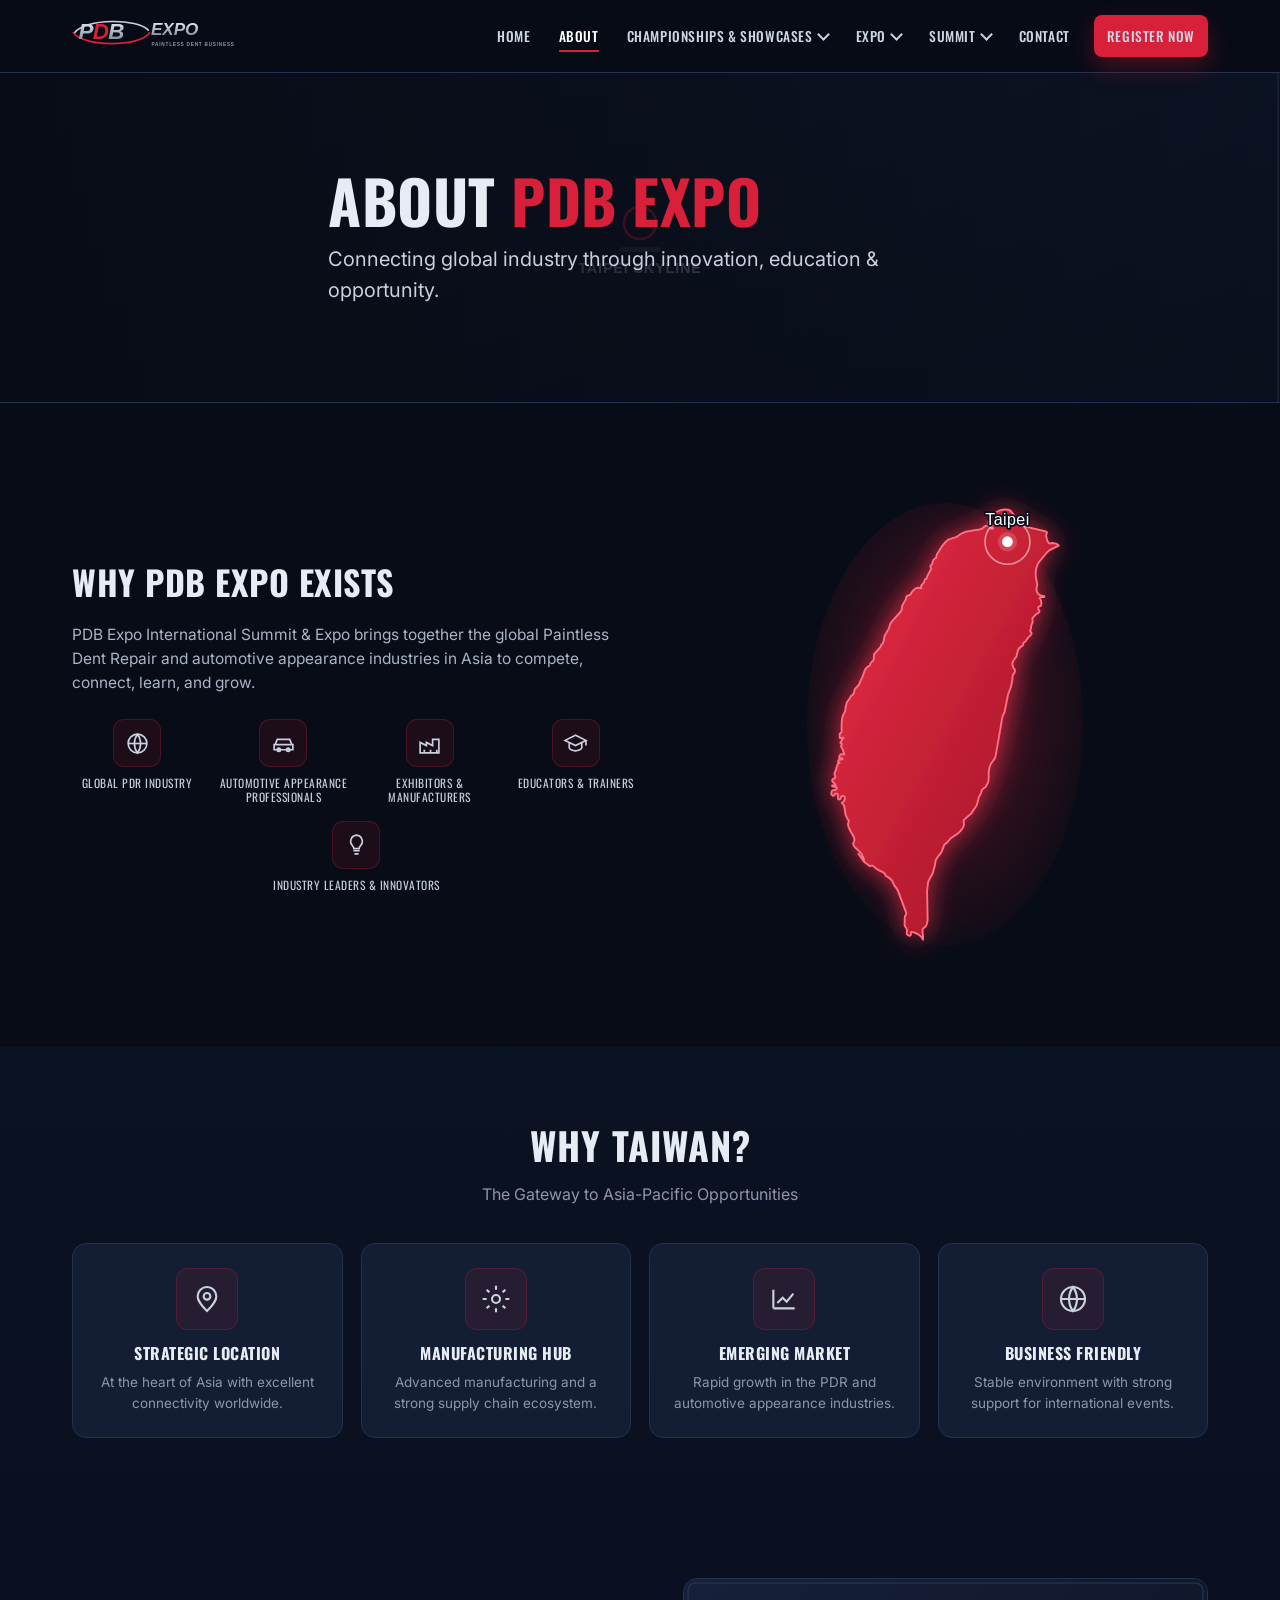
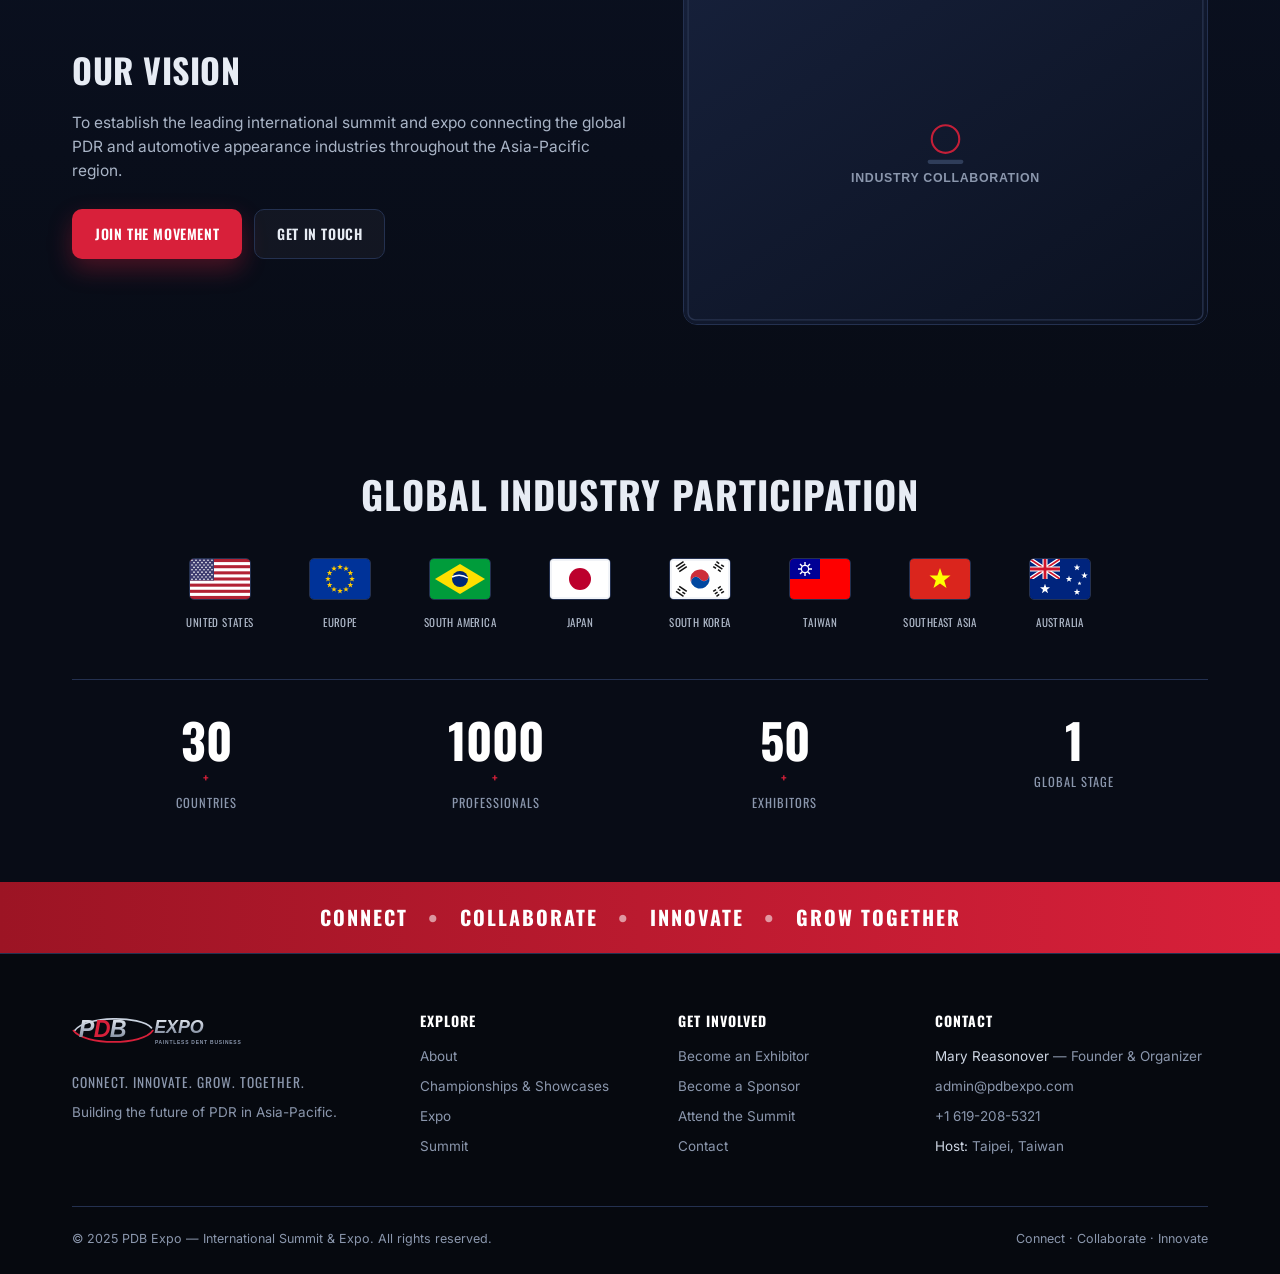
==== about.html @ 77eb2349 "PDB Expo — International Summit & Expo site Static marketing site (HTML/CSS/JS) for PDB Expo.  Co-Au" ====
<!DOCTYPE html>
<html lang="en">
<head>
<meta charset="UTF-8">
<meta name="viewport" content="width=device-width, initial-scale=1.0">
<title>About — PDB Expo International Summit &amp; Expo</title>
<meta name="description" content="About PDB Expo — connecting the global Paintless Dent Repair and automotive appearance industries through innovation, education and opportunity in Taiwan.">
<link rel="icon" href="assets/logo.svg">
<link rel="preconnect" href="https://fonts.googleapis.com">
<link rel="preconnect" href="https://fonts.gstatic.com" crossorigin>
<link href="https://fonts.googleapis.com/css2?family=Oswald:wght@400;500;600;700&family=Inter:wght@400;500;600;700&display=swap" rel="stylesheet">
<link rel="stylesheet" href="css/styles.css?v=8">
</head>
<body>

<!-- ===== HEADER ===== -->
<header class="site-header">
  <div class="container nav">
    <a class="logo" href="index.html"><img src="assets/logo.svg" alt="PDB Expo"></a>

    <button class="hamburger" id="hamburger" aria-label="Menu" aria-expanded="false">
      <span></span><span></span><span></span>
    </button>

    <ul class="nav-links" id="navLinks">
      <li><a href="index.html">Home</a></li>
      <li><a class="active" href="about.html">About</a></li>

      <li class="has-menu">
        <span class="navlink">Championships &amp; Showcases <i class="caret"></i></span>
        <ul class="dropdown">
          <li class="sub">Dent Masters Championship™</li>
          <li><a href="championships.html#individual">Individual Championship</a></li>
          <li><a href="championships.html#tag-team">Tag Team Championship</a></li>
          <li class="sub">Showcase</li>
          <li><a href="championships.html#showcase">Paint &amp; Surface Innovation Showcase™</a></li>
        </ul>
      </li>

      <li class="has-menu">
        <span class="navlink">Expo <i class="caret"></i></span>
        <ul class="dropdown">
          <li><a href="expo.html#floorplan">Floorplan</a></li>
          <li><a href="expo.html#directory">Exhibitor Directory</a></li>
          <li><a href="expo.html#booth">Buy a Booth</a></li>
          <li><a href="expo.html#sponsorships">Sponsorships</a></li>
        </ul>
      </li>

      <li class="has-menu">
        <span class="navlink">Summit <i class="caret"></i></span>
        <ul class="dropdown">
          <li><a href="summit.html#business">Business &amp; Marketing</a></li>
          <li><a href="summit.html#ai">AI for Your Business</a></li>
          <li><a href="summit.html#ida">IDA Education Track</a></li>
          <li><a href="summit.html#tools">Tools of the Trade</a></li>
          <li><a href="summit.html#pdr">PDR Showcase</a></li>
        </ul>
      </li>

      <li><a href="contact.html">Contact</a></li>
      <li><a class="btn btn-red btn-register" href="register.html">Register Now</a></li>
    </ul>
  </div>
</header>

<!-- ===== PAGE HERO ===== -->
<section class="page-hero">
  <img class="bg" src="assets/about-hero.svg" alt="" aria-hidden="true">
  <div class="container">
    <h1>About <span class="accent">PDB Expo</span></h1>
    <p class="lead">Connecting global industry through innovation, education &amp; opportunity.</p>
  </div>
</section>

<!-- ===== WHY PDB EXPO EXISTS ===== -->
<section class="section">
  <div class="container split">
    <div>
      <h2>Why PDB Expo Exists</h2>
      <p class="body">PDB Expo International Summit &amp; Expo brings together the global Paintless Dent Repair
        and automotive appearance industries in Asia to compete, connect, learn, and grow.</p>
      <div class="icon-row">
        <div class="icon-item">
          <div class="mini"><svg viewBox="0 0 24 24"><circle cx="12" cy="12" r="9"/><path d="M3 12h18"/><path d="M12 3a15 15 0 0 1 0 18 15 15 0 0 1 0-18z"/></svg></div>
          <span>Global PDR Industry</span>
        </div>
        <div class="icon-item">
          <div class="mini"><svg viewBox="0 0 24 24"><path d="M4 13l2-5h12l2 5"/><path d="M3 13h18v5H3z"/><circle cx="7.5" cy="18" r="1.6"/><circle cx="16.5" cy="18" r="1.6"/></svg></div>
          <span>Automotive Appearance Professionals</span>
        </div>
        <div class="icon-item">
          <div class="mini"><svg viewBox="0 0 24 24"><path d="M3 21V11l6 3V11l6 3V8l6 0v13z"/><path d="M7 21v-3M13 21v-3M19 21v-3"/></svg></div>
          <span>Exhibitors &amp; Manufacturers</span>
        </div>
        <div class="icon-item">
          <div class="mini"><svg viewBox="0 0 24 24"><path d="M12 4 2 9l10 5 10-5-10-5z"/><path d="M6 11v5c0 1.5 3 3 6 3s6-1.5 6-3v-5"/><path d="M22 9v5"/></svg></div>
          <span>Educators &amp; Trainers</span>
        </div>
        <div class="icon-item">
          <div class="mini"><svg viewBox="0 0 24 24"><path d="M9 18h6M10 21h4"/><path d="M12 3a6 6 0 0 0-4 10c1 1 1.5 2 1.5 3h5c0-1 .5-2 1.5-3a6 6 0 0 0-4-10z"/></svg></div>
          <span>Industry Leaders &amp; Innovators</span>
        </div>
      </div>
    </div>
    <div class="taiwan-art">
      <img src="assets/taiwan-map.svg?v=4" alt="Taiwan — host location">
    </div>
  </div>
</section>

<!-- ===== WHY TAIWAN ===== -->
<section class="section panel">
  <div class="container">
    <h2 class="section-title">Why Taiwan?</h2>
    <p class="section-sub">The Gateway to Asia-Pacific Opportunities</p>
    <div class="card-grid">
      <div class="feature-card">
        <div class="ico"><svg viewBox="0 0 24 24"><path d="M12 21s-7-6.5-7-11a7 7 0 0 1 14 0c0 4.5-7 11-7 11z"/><circle cx="12" cy="10" r="2.5"/></svg></div>
        <h3>Strategic Location</h3>
        <p>At the heart of Asia with excellent connectivity worldwide.</p>
      </div>
      <div class="feature-card">
        <div class="ico"><svg viewBox="0 0 24 24"><circle cx="12" cy="12" r="3"/><path d="M12 2v3M12 19v3M2 12h3M19 12h3M5 5l2 2M17 17l2 2M19 5l-2 2M7 17l-2 2"/></svg></div>
        <h3>Manufacturing Hub</h3>
        <p>Advanced manufacturing and a strong supply chain ecosystem.</p>
      </div>
      <div class="feature-card">
        <div class="ico"><svg viewBox="0 0 24 24"><path d="M4 19V5M4 19h16"/><path d="M7 15l4-4 3 3 5-6"/></svg></div>
        <h3>Emerging Market</h3>
        <p>Rapid growth in the PDR and automotive appearance industries.</p>
      </div>
      <div class="feature-card">
        <div class="ico"><svg viewBox="0 0 24 24"><circle cx="12" cy="12" r="9"/><path d="M3 12h18"/><path d="M12 3a15 15 0 0 1 0 18 15 15 0 0 1 0-18z"/></svg></div>
        <h3>Business Friendly</h3>
        <p>Stable environment with strong support for international events.</p>
      </div>
    </div>
  </div>
</section>

<!-- ===== OUR VISION ===== -->
<section class="section panel-2">
  <div class="container split">
    <div>
      <h2>Our Vision</h2>
      <p class="body">To establish the leading international summit and expo connecting the global PDR
        and automotive appearance industries throughout the Asia-Pacific region.</p>
      <div class="hero-cta" style="margin-top:26px">
        <a class="btn btn-red" href="register.html">Join the Movement</a>
        <a class="btn btn-ghost" href="contact.html">Get in Touch</a>
      </div>
    </div>
    <div class="media">
      <img src="assets/vision.svg" alt="Industry leaders collaborating">
    </div>
  </div>
</section>

<!-- ===== GLOBAL INDUSTRY PARTICIPATION ===== -->
<section class="section">
  <div class="container">
    <h2 class="section-title">Global Industry Participation</h2>
    <div class="flags-row">
      <div class="flag"><img src="assets/flags/us.svg?v=2" alt="United States"><span>United States</span></div>
      <div class="flag"><img src="assets/flags/eu.svg?v=2" alt="Europe"><span>Europe</span></div>
      <div class="flag"><img src="assets/flags/br.svg" alt="South America"><span>South America</span></div>
      <div class="flag"><img src="assets/flags/jp.svg" alt="Japan"><span>Japan</span></div>
      <div class="flag"><img src="assets/flags/kr.svg?v=3" alt="South Korea"><span>South Korea</span></div>
      <div class="flag"><img src="assets/flags/tw.svg" alt="Taiwan"><span>Taiwan</span></div>
      <div class="flag"><img src="assets/flags/vn.svg" alt="Southeast Asia"><span>Southeast Asia</span></div>
      <div class="flag"><img src="assets/flags/au.svg?v=2" alt="Australia"><span>Australia</span></div>
    </div>
    <div class="stats-row">
      <div class="stat"><b>30<span class="u">+</span></b><span>Countries</span></div>
      <div class="stat"><b>1000<span class="u">+</span></b><span>Professionals</span></div>
      <div class="stat"><b>50<span class="u">+</span></b><span>Exhibitors</span></div>
      <div class="stat"><b>1</b><span>Global Stage</span></div>
    </div>
  </div>
</section>

<!-- ===== RIBBON ===== -->
<section class="ribbon">
  <span>Connect <i>•</i> Collaborate <i>•</i> Innovate <i>•</i> Grow Together</span>
</section>

<!-- ===== FOOTER ===== -->
<footer class="site-footer">
  <div class="container">
    <div class="foot-grid">
      <div>
        <div class="foot-logo"><img src="assets/logo.svg" alt="PDB Expo"></div>
        <p class="foot-tagline">Connect. Innovate. Grow. Together.</p>
        <p>Building the future of PDR in Asia-Pacific.</p>
      </div>
      <div>
        <h4>Explore</h4>
        <a href="about.html">About</a>
        <a href="championships.html">Championships &amp; Showcases</a>
        <a href="expo.html">Expo</a>
        <a href="summit.html">Summit</a>
      </div>
      <div>
        <h4>Get Involved</h4>
        <a href="expo.html#booth">Become an Exhibitor</a>
        <a href="expo.html#sponsorships">Become a Sponsor</a>
        <a href="register.html">Attend the Summit</a>
        <a href="contact.html">Contact</a>
      </div>
      <div class="foot-contact">
        <h4>Contact</h4>
        <p><span>Mary Reasonover</span> — Founder &amp; Organizer</p>
        <p><a href="mailto:admin@pdbexpo.com">admin@pdbexpo.com</a></p>
        <p><a href="tel:+16192085321">+1 619-208-5321</a></p>
        <p><span>Host:</span> Taipei, Taiwan</p>
      </div>
    </div>
    <div class="foot-bottom">
      <span>© 2025 PDB Expo — International Summit &amp; Expo. All rights reserved.</span>
      <span>Connect &middot; Collaborate &middot; Innovate</span>
    </div>
  </div>
</footer>

<script src="js/main.js?v=4"></script>
</body>
</html>
---- css/styles.css ----
/* ===== PDB EXPO — base theme ===== */
:root{
  --bg:#080c16;
  --bg-2:#0b1120;
  --panel:#111a2e;
  --panel-2:#0e1626;
  --card:#131d33;
  --line:#243150;
  --red:#d8203a;
  --red-deep:#9c1424;
  --blue:#1d4ed8;
  --silver:#c9d2df;
  --text:#e7ecf4;
  --muted:#8b97ad;
  --maxw:1180px;
  --radius:14px;
  --shadow:0 18px 40px rgba(0,0,0,.45);
}
*{box-sizing:border-box;margin:0;padding:0}
html{scroll-behavior:smooth}
body{
  font-family:'Inter',system-ui,Arial,sans-serif;
  background:var(--bg);
  color:var(--text);
  line-height:1.55;
  -webkit-font-smoothing:antialiased;
}
img{display:block;max-width:100%}
a{color:inherit;text-decoration:none}
.container{max-width:var(--maxw);margin:0 auto;padding:0 22px}
.display{font-family:'Oswald',sans-serif;font-weight:700;letter-spacing:.5px;line-height:1.05}
.section{padding:70px 0}
.section-title{font-family:'Oswald',sans-serif;font-weight:700;text-transform:uppercase;text-align:center;font-size:clamp(26px,3.4vw,38px);letter-spacing:1px}
.section-sub{text-align:center;color:var(--muted);margin-top:8px}
.accent{color:var(--red)}
.rule{height:3px;width:100%;background:linear-gradient(90deg,transparent,var(--red),transparent);border:0}

/* ===== Buttons ===== */
.btn{display:inline-flex;align-items:center;gap:9px;font-family:'Oswald',sans-serif;font-weight:600;
  text-transform:uppercase;letter-spacing:.6px;font-size:14px;padding:13px 22px;border-radius:10px;
  border:1px solid transparent;cursor:pointer;transition:.18s transform,.18s background,.18s box-shadow}
.btn:hover{transform:translateY(-2px)}
.btn-red{background:var(--red);color:#fff;box-shadow:0 10px 24px rgba(216,32,58,.32)}
.btn-red:hover{background:#ec2742}
.btn-blue{background:var(--blue);color:#fff;box-shadow:0 10px 24px rgba(29,78,216,.30)}
.btn-blue:hover{background:#2a5ae8}
.btn-ghost{background:rgba(255,255,255,.04);color:var(--text);border-color:var(--line)}
.btn-ghost:hover{border-color:var(--silver);background:rgba(255,255,255,.07)}

/* ===== Header / Nav ===== */
.site-header{position:sticky;top:0;z-index:60;background:rgba(8,12,22,.92);
  backdrop-filter:blur(10px);border-bottom:1px solid var(--line)}
.nav{display:flex;align-items:center;gap:18px;height:72px}
.logo img{height:46px;width:auto}
.nav-links{display:flex;align-items:center;gap:4px;margin-left:auto;list-style:none}
.nav-links > li{position:relative}
.nav-links a,.nav-links .navlink{display:inline-flex;align-items:center;gap:6px;
  font-family:'Oswald',sans-serif;font-weight:500;text-transform:uppercase;font-size:13.5px;
  letter-spacing:.6px;color:#cdd5e2;padding:10px 12px;border-radius:8px;cursor:pointer;white-space:nowrap}
.nav-links a:hover,.nav-links .navlink:hover{color:#fff;background:rgba(255,255,255,.05)}
.nav-links .active,.nav-links .navlink.active{color:#fff}
.nav-links .active::after{content:"";position:absolute;left:12px;right:12px;bottom:4px;height:2px;background:var(--red)}
.caret{width:9px;height:9px;border-right:2px solid currentColor;border-bottom:2px solid currentColor;
  transform:rotate(45deg);margin-top:-3px;transition:.2s}
.has-menu:hover .caret{transform:rotate(225deg);margin-top:2px}
.btn-register{margin-left:8px}

/* Dropdowns */
.dropdown{position:absolute;top:calc(100% + 8px);left:0;min-width:248px;background:var(--panel);
  border:1px solid var(--line);border-radius:12px;box-shadow:var(--shadow);padding:8px;
  opacity:0;visibility:hidden;transform:translateY(8px);transition:.18s;list-style:none}
.has-menu:hover .dropdown,.has-menu:focus-within .dropdown{opacity:1;visibility:visible;transform:translateY(0)}
.dropdown a{display:block;padding:9px 12px;border-radius:8px;font-size:13px;letter-spacing:.4px;text-transform:none;color:#c4cdda}
.dropdown a:hover{background:rgba(216,32,58,.14);color:#fff}
.dropdown .sub{font-size:11px;color:var(--muted);padding:8px 12px 2px;text-transform:uppercase;letter-spacing:1px}

/* Mobile nav button */
.hamburger{display:none;margin-left:auto;width:44px;height:44px;border:1px solid var(--line);
  border-radius:10px;background:rgba(255,255,255,.04);cursor:pointer;flex-direction:column;
  align-items:center;justify-content:center;gap:5px}
.hamburger span{display:block;width:20px;height:2px;background:var(--text);transition:.2s}

/* ===== Hero ===== */
.hero{position:relative;overflow:hidden;background:linear-gradient(180deg,#0a1020,#0a0f1c)}
/* full-bleed: text aligns to the content column, collage runs to the right edge */
.hero-grid{position:relative;z-index:2;display:grid;
  grid-template-columns:minmax(300px,1fr) minmax(0,clamp(420px,46vw,860px));
  gap:40px;align-items:center;max-width:none;margin:0;
  padding:62px 0 66px;
  padding-left:max(22px,calc((100vw - var(--maxw)) / 2 + 22px));padding-right:0}
.hero-skyline{position:absolute;left:0;top:0;width:100%;height:100%;object-fit:cover;object-position:left bottom;
  opacity:.5;z-index:0;
  -webkit-mask-image:linear-gradient(90deg,#000 34%,transparent 72%);mask-image:linear-gradient(90deg,#000 34%,transparent 72%);pointer-events:none}
/* scrim: darkens behind the headline, fades out before the collage */
.hero::after{content:"";position:absolute;inset:0;z-index:1;pointer-events:none;
  background:linear-gradient(96deg,rgba(7,11,21,.92) 0%,rgba(7,11,21,.6) 30%,rgba(7,11,21,0) 56%)}
.hero-copy{position:relative;z-index:2;align-self:center}
.hero-title{font-size:clamp(40px,6vw,76px);line-height:.96}
.hero-title .pdb{color:var(--red)}
.hero-title .expo{color:#e9eef6}
.hero-title .line2{display:block;color:#d7deea;font-size:.62em;margin-top:6px}
.hero-tag{margin-top:18px;color:#c3ccda;font-size:clamp(16px,1.6vw,20px);max-width:30ch}
.hero-loc{display:inline-flex;align-items:center;gap:8px;margin-top:18px;color:#cfd7e4;font-weight:600}
.hero-loc .pin{color:var(--red)}
.hero-cta{display:flex;flex-wrap:wrap;gap:12px;margin-top:30px}

/* hero collage */
/* one cohesive panel: 3 images sharing thin red borders */
.hero-collage{position:relative;z-index:2;display:grid;grid-template-columns:1fr 1fr;
  grid-template-rows:1fr 1fr;gap:3px;height:480px;
  background:rgba(216,32,58,.55);border-radius:16px 0 0 16px;overflow:hidden;
  border:1px solid rgba(216,32,58,.45);box-shadow:0 22px 54px rgba(0,0,0,.5)}
.hero-collage img{width:100%;height:100%;object-fit:cover;display:block}
.hero-collage .tall{grid-row:1 / span 2}

/* ===== Why attend cards ===== */
.why{background:linear-gradient(180deg,#080c16,#0a1322)}
.card-grid{display:grid;grid-template-columns:repeat(4,1fr);gap:18px;margin-top:36px}
.feature-card{background:var(--card);border:1px solid var(--line);border-radius:var(--radius);
  padding:24px 20px;text-align:center;transition:.2s;overflow:hidden}
.feature-card:hover{transform:translateY(-4px);border-color:var(--red);box-shadow:var(--shadow)}
.feature-card .ico{width:62px;height:62px;margin:0 auto 14px;display:grid;place-items:center;
  border-radius:12px;background:rgba(216,32,58,.10);border:1px solid rgba(216,32,58,.25)}
.feature-card .ico svg{width:32px;height:32px;stroke:var(--silver);fill:none;stroke-width:1.6}
.feature-card .ph{width:100%;height:120px;border-radius:10px;object-fit:cover;margin-bottom:14px;border:1px solid var(--line)}
.feature-card h3{font-family:'Oswald',sans-serif;text-transform:uppercase;font-size:16px;letter-spacing:.5px;line-height:1.15}
.feature-card p{color:var(--muted);font-size:13.5px;margin-top:9px}
.tm{font-size:.62em;vertical-align:super;color:var(--muted)}

/* Why-attend: full image-background cards with overlaid copy */
.why-card{position:relative;border-radius:var(--radius);overflow:hidden;border:1px solid var(--line);
  min-height:340px;display:flex;align-items:flex-end;transition:.22s}
.why-card:hover{transform:translateY(-4px);border-color:var(--red);box-shadow:var(--shadow)}
.why-card > img{position:absolute;inset:0;width:100%;height:100%;object-fit:cover;z-index:0;transition:.4s}
.why-card:hover > img{transform:scale(1.06)}
.why-card::after{content:"";position:absolute;inset:0;z-index:1;
  background:linear-gradient(180deg,rgba(8,12,22,.12) 0%,rgba(8,12,22,.62) 52%,rgba(8,12,22,.96) 100%)}
.why-card .why-body{position:relative;z-index:2;padding:24px 20px}
.why-card h3{font-family:'Oswald',sans-serif;text-transform:uppercase;font-size:16px;letter-spacing:.5px;line-height:1.16}
.why-card p{color:#c8d1e0;font-size:13.5px;margin-top:9px}

/* ===== Global participation ===== */
.global{background:
  radial-gradient(800px 380px at 50% 40%,rgba(29,78,216,.14),transparent 60%),
  linear-gradient(180deg,#0a1322,#0a1020)}
.map-wrap{position:relative;margin-top:30px;border:1px solid var(--line);border-radius:18px;
  background:radial-gradient(120% 140% at 50% 0%,#0e1830,#080d1a);overflow:hidden;height:440px}
#world-canvas{position:absolute;inset:0;width:100%;height:100%;display:block}

/* ===== Featured programs ===== */
.programs .card-grid{margin-top:36px}
.program{position:relative;border-radius:var(--radius);overflow:hidden;border:1px solid var(--line);
  min-height:320px;display:flex;align-items:flex-end;transition:.22s}
.program:hover{transform:translateY(-4px);box-shadow:var(--shadow);border-color:var(--red)}
.program > img{position:absolute;inset:0;width:100%;height:100%;object-fit:cover;z-index:0;transition:.4s}
.program:hover > img{transform:scale(1.06)}
.program::after{content:"";position:absolute;inset:0;z-index:1;pointer-events:none;
  background:linear-gradient(180deg,rgba(5,8,15,0) 28%,rgba(5,8,15,.72) 62%,#05080f 100%)}
.program .pbody{position:relative;z-index:2;width:100%;padding:18px 18px 20px}
.program h3{font-family:'Oswald',sans-serif;text-transform:uppercase;font-size:16px;line-height:1.15}
.program p{color:#c4cedd;font-size:13px;margin-top:6px}

/* ===== Partners ===== */
.partners{background:linear-gradient(180deg,#0a0f1c,#080c16);border-top:1px solid var(--line)}
.partner-row{display:flex;flex-wrap:wrap;align-items:center;justify-content:center;gap:18px;margin-top:30px}
.partner{height:70px;min-width:150px;display:grid;place-items:center;padding:0 22px;border-radius:12px;
  background:var(--panel-2);border:1px solid var(--line);color:#c7d0de;font-family:'Oswald',sans-serif;
  font-weight:600;letter-spacing:1px;text-transform:uppercase;text-align:center;font-size:15px}
.partner.empty{color:var(--muted);border-style:dashed}
.partner small{display:block;font-size:10px;color:var(--muted);letter-spacing:1.5px}

/* ===== Footer ===== */
.site-footer{background:#06090f;border-top:1px solid var(--line);padding:56px 0 26px}
.foot-grid{display:grid;grid-template-columns:1.4fr 1fr 1fr 1.2fr;gap:30px}
.foot-grid h4{font-family:'Oswald',sans-serif;text-transform:uppercase;font-size:14px;letter-spacing:1px;margin-bottom:14px;color:#fff}
.foot-grid a,.foot-grid p{color:var(--muted);font-size:13.5px;display:block;margin-bottom:9px}
.foot-grid a:hover{color:#fff}
.foot-logo img{height:48px;margin-bottom:14px}
.foot-tagline{font-family:'Oswald',sans-serif;text-transform:uppercase;color:#dbe2ee;letter-spacing:1px}
.foot-bottom{display:flex;flex-wrap:wrap;gap:14px;justify-content:space-between;align-items:center;
  border-top:1px solid var(--line);margin-top:40px;padding-top:22px;color:var(--muted);font-size:12.5px}
.foot-contact span{color:#cfd7e4}

/* ============================================================
   INTERIOR PAGES (About, Championships & Showcases)
   ============================================================ */

/* Page hero with background image + gradient scrim */
.page-hero{position:relative;display:flex;align-items:center;min-height:330px;overflow:hidden;border-bottom:1px solid var(--line)}
.page-hero .bg{position:absolute;inset:0;width:100%;height:100%;object-fit:cover;z-index:0}
.page-hero::after{content:"";position:absolute;inset:0;z-index:1;
  background:linear-gradient(90deg,rgba(7,11,20,.94),rgba(7,11,20,.74) 48%,rgba(7,11,20,.40))}
.page-hero .container{position:relative;z-index:2;padding-top:50px;padding-bottom:50px}
.page-hero h1{font-family:'Oswald',sans-serif;font-weight:700;text-transform:uppercase;
  font-size:clamp(32px,5.2vw,60px);line-height:1.02;letter-spacing:.5px}
.page-hero h1 .accent{color:var(--red)}
.page-hero .sub-strong{margin-top:12px;font-family:'Oswald',sans-serif;font-weight:600;text-transform:uppercase;
  letter-spacing:1px;color:#fff;font-size:clamp(17px,2.1vw,24px)}
.page-hero .lead{margin-top:14px;color:#c7d1e0;font-size:clamp(15px,1.7vw,20px);max-width:48ch}

/* Two-column split (text + media); DOM order controls side */
.split{display:grid;grid-template-columns:1.04fr .96fr;gap:42px;align-items:center}
.split .media img{width:100%;border-radius:14px;border:1px solid var(--line)}
.split h2{font-family:'Oswald',sans-serif;font-weight:700;text-transform:uppercase;
  font-size:clamp(22px,2.7vw,34px);letter-spacing:.5px}
.split .body{color:#a9b4c6;margin-top:14px;font-size:15.5px;max-width:56ch}

/* Small icon + label rows */
.icon-row{display:flex;flex-wrap:wrap;gap:16px;margin-top:24px}
.icon-item{flex:1 1 110px;min-width:104px;text-align:center}
.icon-item .mini{width:48px;height:48px;margin:0 auto 9px;display:grid;place-items:center;border-radius:11px;
  background:rgba(216,32,58,.10);border:1px solid rgba(216,32,58,.25)}
.icon-item .mini svg{width:25px;height:25px;stroke:var(--silver);fill:none;stroke-width:1.6}
.icon-item span{display:block;font-family:'Oswald',sans-serif;text-transform:uppercase;
  font-size:11.5px;letter-spacing:.5px;color:#c2ccdb;line-height:1.25}

/* Taiwan silhouette art */
.taiwan-art{display:grid;place-items:center;min-height:300px}
.taiwan-art img{width:72%;max-width:300px}

/* Flags + stats (About) */
.flags-row{display:flex;flex-wrap:wrap;justify-content:center;gap:24px;margin-top:34px}
.flag{width:96px;text-align:center}
.flag img{width:62px;height:42px;border-radius:5px;border:1px solid var(--line);margin:0 auto 9px;display:block}
.flag span{font-family:'Oswald',sans-serif;text-transform:uppercase;font-size:11px;letter-spacing:.4px;color:#aeb8c8}
.stats-row{display:grid;grid-template-columns:repeat(4,1fr);gap:20px;margin-top:46px;
  border-top:1px solid var(--line);padding-top:36px}
.stat{text-align:center}
.stat b{display:block;font-family:'Oswald',sans-serif;font-weight:700;color:#fff;font-size:clamp(30px,4.4vw,48px);line-height:1}
.stat b .u{color:var(--red)}
.stat span{display:block;margin-top:8px;font-family:'Oswald',sans-serif;text-transform:uppercase;
  letter-spacing:1px;color:var(--muted);font-size:12.5px}

/* Red ribbon bar */
.ribbon{background:linear-gradient(90deg,var(--red-deep),var(--red));text-align:center;padding:20px 0}
.ribbon span{font-family:'Oswald',sans-serif;font-weight:700;text-transform:uppercase;
  letter-spacing:2px;color:#fff;font-size:clamp(14px,2vw,20px)}
.ribbon i{opacity:.55;margin:0 13px;font-style:normal}

/* Championship cards (Dent Masters) */
.champ-cards{display:flex;flex-direction:column;gap:18px}
.champ-card{display:flex;gap:18px;align-items:flex-start;padding:22px 24px;border-radius:14px;
  background:linear-gradient(135deg,rgba(156,20,36,.6),rgba(216,32,58,.16));
  border:1px solid rgba(216,32,58,.42);transition:.2s}
.champ-card:hover{transform:translateY(-3px);box-shadow:var(--shadow)}
.champ-card .mini{flex:0 0 auto;width:56px;height:56px;display:grid;place-items:center;border-radius:12px;
  background:rgba(0,0,0,.28);border:1px solid rgba(255,255,255,.16)}
.champ-card .mini svg{width:30px;height:30px;stroke:#fff;fill:none;stroke-width:1.6}
.champ-card h3{font-family:'Oswald',sans-serif;font-weight:600;text-transform:uppercase;font-size:18px;letter-spacing:.5px}
.champ-card p{color:#ecd6da;font-size:14px;margin-top:6px}

/* Showcase 3-up (image + icon + copy) */
.showcase-grid{display:grid;grid-template-columns:repeat(3,1fr);gap:24px;margin-top:36px}
.showcase-item img{width:100%;height:200px;object-fit:cover;border-radius:12px;border:1px solid var(--line)}
.showcase-item .si-head{display:flex;align-items:center;gap:12px;margin-top:16px}
.showcase-item .mini{flex:0 0 auto;width:42px;height:42px;display:grid;place-items:center;border-radius:10px;
  background:rgba(216,32,58,.10);border:1px solid rgba(216,32,58,.25)}
.showcase-item .mini svg{width:22px;height:22px;stroke:var(--silver);fill:none;stroke-width:1.6}
.showcase-item h3{font-family:'Oswald',sans-serif;text-transform:uppercase;font-size:15px;letter-spacing:.4px}
.showcase-item p{color:var(--muted);font-size:13.5px;margin-top:9px}

/* Awards (icons left, trophy right) */
.awards-wrap{display:grid;grid-template-columns:1.35fr .65fr;gap:34px;align-items:center}
.awards-wrap .trophy img{width:100%;max-width:300px;margin-left:auto}

/* CTA band */
.cta-bar{position:relative;overflow:hidden;border-top:1px solid var(--line);
  background:radial-gradient(700px 300px at 80% 50%,rgba(216,32,58,.18),transparent 60%),linear-gradient(180deg,#0c1322,#0a0f1c)}
.cta-inner{display:flex;flex-wrap:wrap;align-items:center;justify-content:space-between;gap:26px}
.cta-inner h2{font-family:'Oswald',sans-serif;font-weight:700;text-transform:uppercase;
  font-size:clamp(22px,3.2vw,36px);letter-spacing:.5px}
.cta-inner p{color:#aeb8c8;margin-top:8px;max-width:54ch}

/* panel-style section background */
.section.panel{background:linear-gradient(180deg,#0a1322,#0a1020)}
.section.panel-2{background:linear-gradient(180deg,#0a1020,#080c16)}

/* ----- Forms (Contact / Register) ----- */
.form{display:grid;gap:16px;background:var(--card);border:1px solid var(--line);border-radius:16px;padding:26px}
.form .row{display:grid;gap:16px;grid-template-columns:1fr 1fr}
.field{display:flex;flex-direction:column;gap:7px}
.field.full{grid-column:1/-1}
.field label{font-family:'Oswald',sans-serif;text-transform:uppercase;font-size:11.5px;letter-spacing:.6px;color:#b6c0d2}
.field input,.field select,.field textarea{background:var(--panel-2);border:1px solid var(--line);border-radius:9px;
  padding:12px 13px;color:var(--text);font:inherit;font-size:14px;transition:.15s}
.field input::placeholder,.field textarea::placeholder{color:#5f6c84}
.field input:focus,.field select:focus,.field textarea:focus{outline:none;border-color:var(--red);box-shadow:0 0 0 3px rgba(216,32,58,.18)}
.field textarea{min-height:120px;resize:vertical}
.form .btn{justify-content:center}
.form-note{background:rgba(34,197,94,.12);border:1px solid rgba(34,197,94,.4);color:#c1f2d3;
  border-radius:10px;padding:14px 16px;font-size:14px}

/* ----- Contact info ----- */
.contact-list{display:grid;gap:18px}
.contact-item{display:flex;gap:14px;align-items:flex-start}
.contact-item .ic{flex:0 0 auto;width:46px;height:46px;display:grid;place-items:center;border-radius:11px;
  background:rgba(216,32,58,.10);border:1px solid rgba(216,32,58,.25)}
.contact-item .ic svg{width:22px;height:22px;stroke:var(--silver);fill:none;stroke-width:1.6}
.contact-item h4{font-family:'Oswald',sans-serif;text-transform:uppercase;font-size:13px;letter-spacing:.6px;color:#fff;margin-bottom:3px}
.contact-item p,.contact-item a{color:var(--muted);font-size:14px}
.contact-item a:hover{color:#fff}

/* ----- Pricing / tier cards (Expo / Register) ----- */
.tiers{display:grid;grid-template-columns:repeat(3,1fr);gap:20px;margin-top:36px}
.tier{position:relative;background:var(--card);border:1px solid var(--line);border-radius:16px;padding:28px 22px;display:flex;flex-direction:column}
.tier.featured{border-color:var(--red);box-shadow:0 0 0 1px rgba(216,32,58,.4),var(--shadow)}
.tier .badge{position:absolute;top:-11px;left:50%;transform:translateX(-50%);background:var(--red);color:#fff;
  font-family:'Oswald',sans-serif;text-transform:uppercase;font-size:11px;letter-spacing:1px;padding:4px 13px;border-radius:20px}
.tier h3{font-family:'Oswald',sans-serif;text-transform:uppercase;font-size:19px;letter-spacing:.5px}
.tier .price{font-family:'Oswald',sans-serif;font-weight:700;font-size:34px;margin:10px 0 2px;color:#fff}
.tier .price span{font-size:14px;color:var(--muted);font-weight:500}
.tier .feat{list-style:none;margin:18px 0 24px;display:grid;gap:11px}
.tier .feat li{display:flex;gap:9px;color:#c2ccdb;font-size:13.5px;align-items:flex-start}
.tier .feat li::before{content:"✓";color:var(--red);font-weight:700}
.tier .btn{margin-top:auto;justify-content:center}

/* ----- Exhibitor directory + floorplan ----- */
.dir-grid{display:grid;grid-template-columns:repeat(4,1fr);gap:16px;margin-top:30px}
.dir-card{background:var(--panel-2);border:1px solid var(--line);border-radius:12px;min-height:92px;display:grid;place-items:center;
  color:#c7d0de;font-family:'Oswald',sans-serif;text-transform:uppercase;letter-spacing:1px;text-align:center;padding:12px;font-size:14px}
.dir-card.empty{border-style:dashed;color:var(--muted)}
.floorplan{margin-top:30px;border:1px solid var(--line);border-radius:16px;overflow:hidden;background:var(--panel-2)}
.floorplan img{width:100%;display:block}

/* ----- Summit tracks ----- */
.track{display:grid;grid-template-columns:auto 1fr;gap:24px;align-items:start;padding:30px 0;border-bottom:1px solid var(--line)}
.track:last-child{border-bottom:0}
.track .t-ico{width:66px;height:66px;display:grid;place-items:center;border-radius:14px;
  background:rgba(216,32,58,.10);border:1px solid rgba(216,32,58,.25)}
.track .t-ico svg{width:32px;height:32px;stroke:var(--silver);fill:none;stroke-width:1.6}
.track h3{font-family:'Oswald',sans-serif;text-transform:uppercase;font-size:20px;letter-spacing:.5px}
.track p{color:#a9b4c6;margin-top:8px;font-size:15px;max-width:64ch}
.track .tags{display:flex;flex-wrap:wrap;gap:8px;margin-top:14px}
.track .tag{font-family:'Oswald',sans-serif;text-transform:uppercase;font-size:11px;letter-spacing:.5px;color:#cdd6e3;
  background:var(--panel-2);border:1px solid var(--line);padding:5px 11px;border-radius:20px}

@media(max-width:860px){
  .split{grid-template-columns:1fr;gap:26px}
  .showcase-grid{grid-template-columns:1fr}
  .awards-wrap{grid-template-columns:1fr;gap:24px}
  .awards-wrap .trophy img{margin:0 auto}
  .stats-row{grid-template-columns:repeat(2,1fr);gap:28px}
  .taiwan-art{min-height:220px}
  .tiers{grid-template-columns:1fr}
  .dir-grid{grid-template-columns:repeat(2,1fr)}
  .form .row{grid-template-columns:1fr}
  .track{grid-template-columns:1fr;gap:14px}
}

/* ===== Responsive ===== */
@media(max-width:980px){
  /* reset the full-bleed hero: centered single column */
  .hero-grid{grid-template-columns:1fr;max-width:var(--maxw);margin:0 auto;padding:44px 22px 50px;gap:26px}
  .hero-collage{height:320px;border-radius:14px;margin-top:4px}
  .card-grid{grid-template-columns:repeat(2,1fr)}
  .foot-grid{grid-template-columns:1fr 1fr}
  .hero-skyline{width:100%;opacity:.34}
}
@media(max-width:760px){
  .hamburger{display:flex}
  .nav-links{position:fixed;inset:72px 0 auto 0;background:var(--bg-2);flex-direction:column;
    align-items:stretch;gap:2px;padding:14px 18px;border-bottom:1px solid var(--line);
    margin-left:0;transform:translateY(-120%);transition:.25s;max-height:calc(100vh - 72px);overflow:auto}
  .nav-links.open{transform:translateY(0)}
  .nav-links > li{width:100%}
  .nav-links a,.nav-links .navlink{width:100%;justify-content:space-between;padding:13px 8px}
  .nav-links .active::after{display:none}
  .dropdown{position:static;opacity:1;visibility:visible;transform:none;box-shadow:none;
    border:0;background:transparent;padding:0 0 6px 14px;display:none}
  .has-menu.open .dropdown{display:block}
  .btn-register{margin:8px 0 0}
  .map-wrap{height:340px}
}
@media(max-width:480px){
  .card-grid{grid-template-columns:1fr}
  .foot-grid{grid-template-columns:1fr}
}
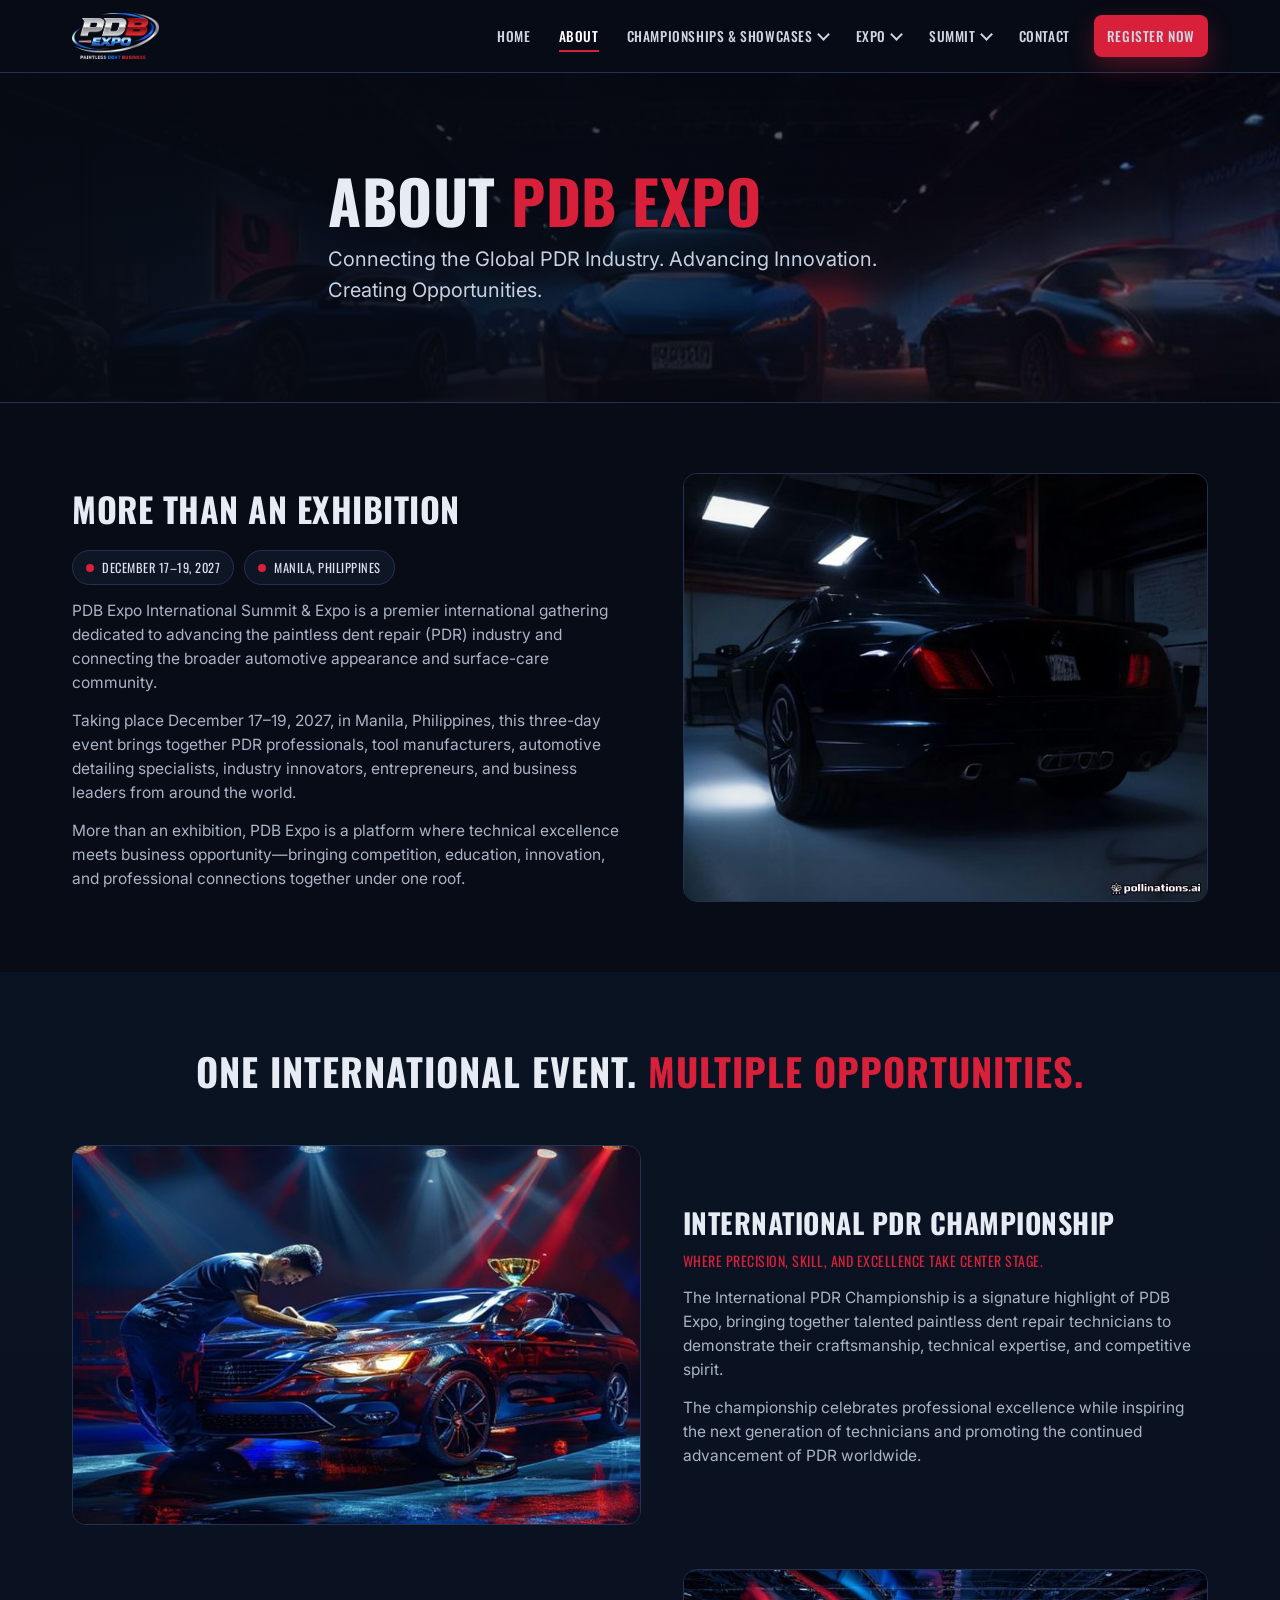
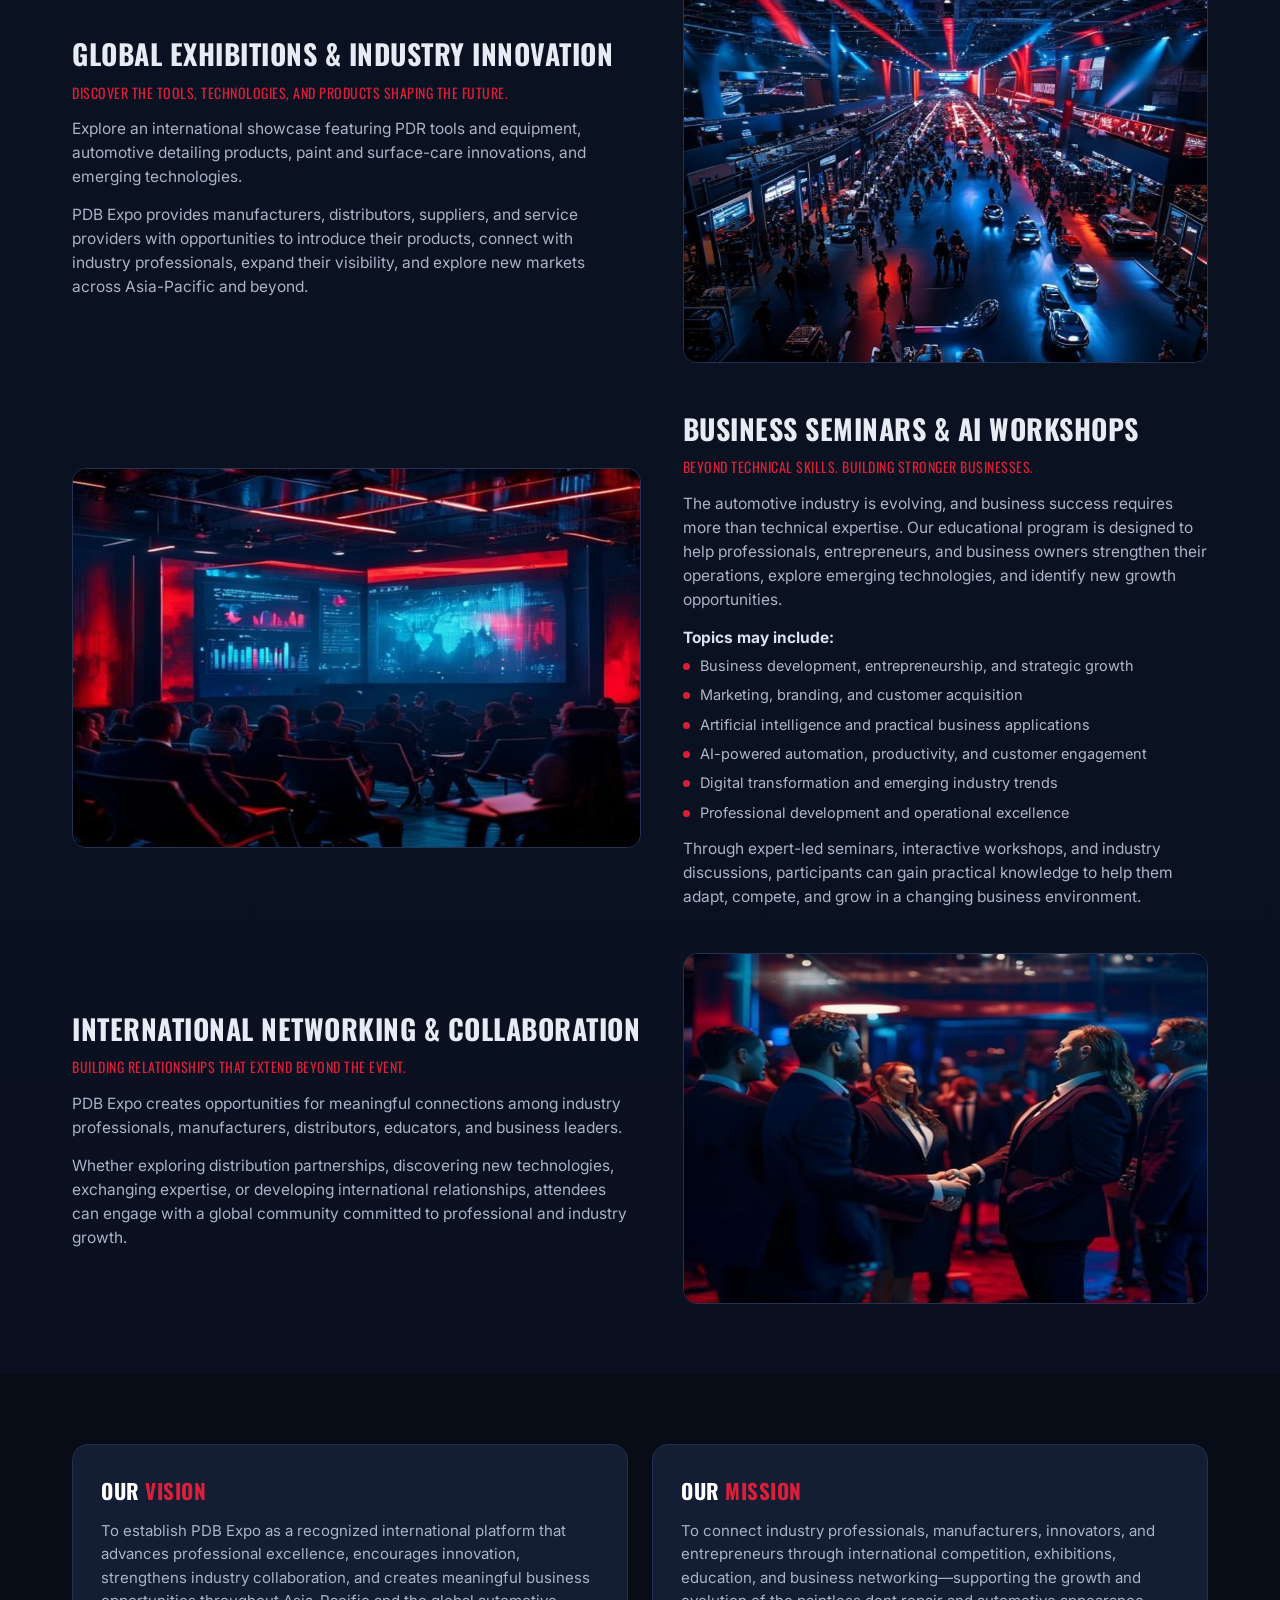
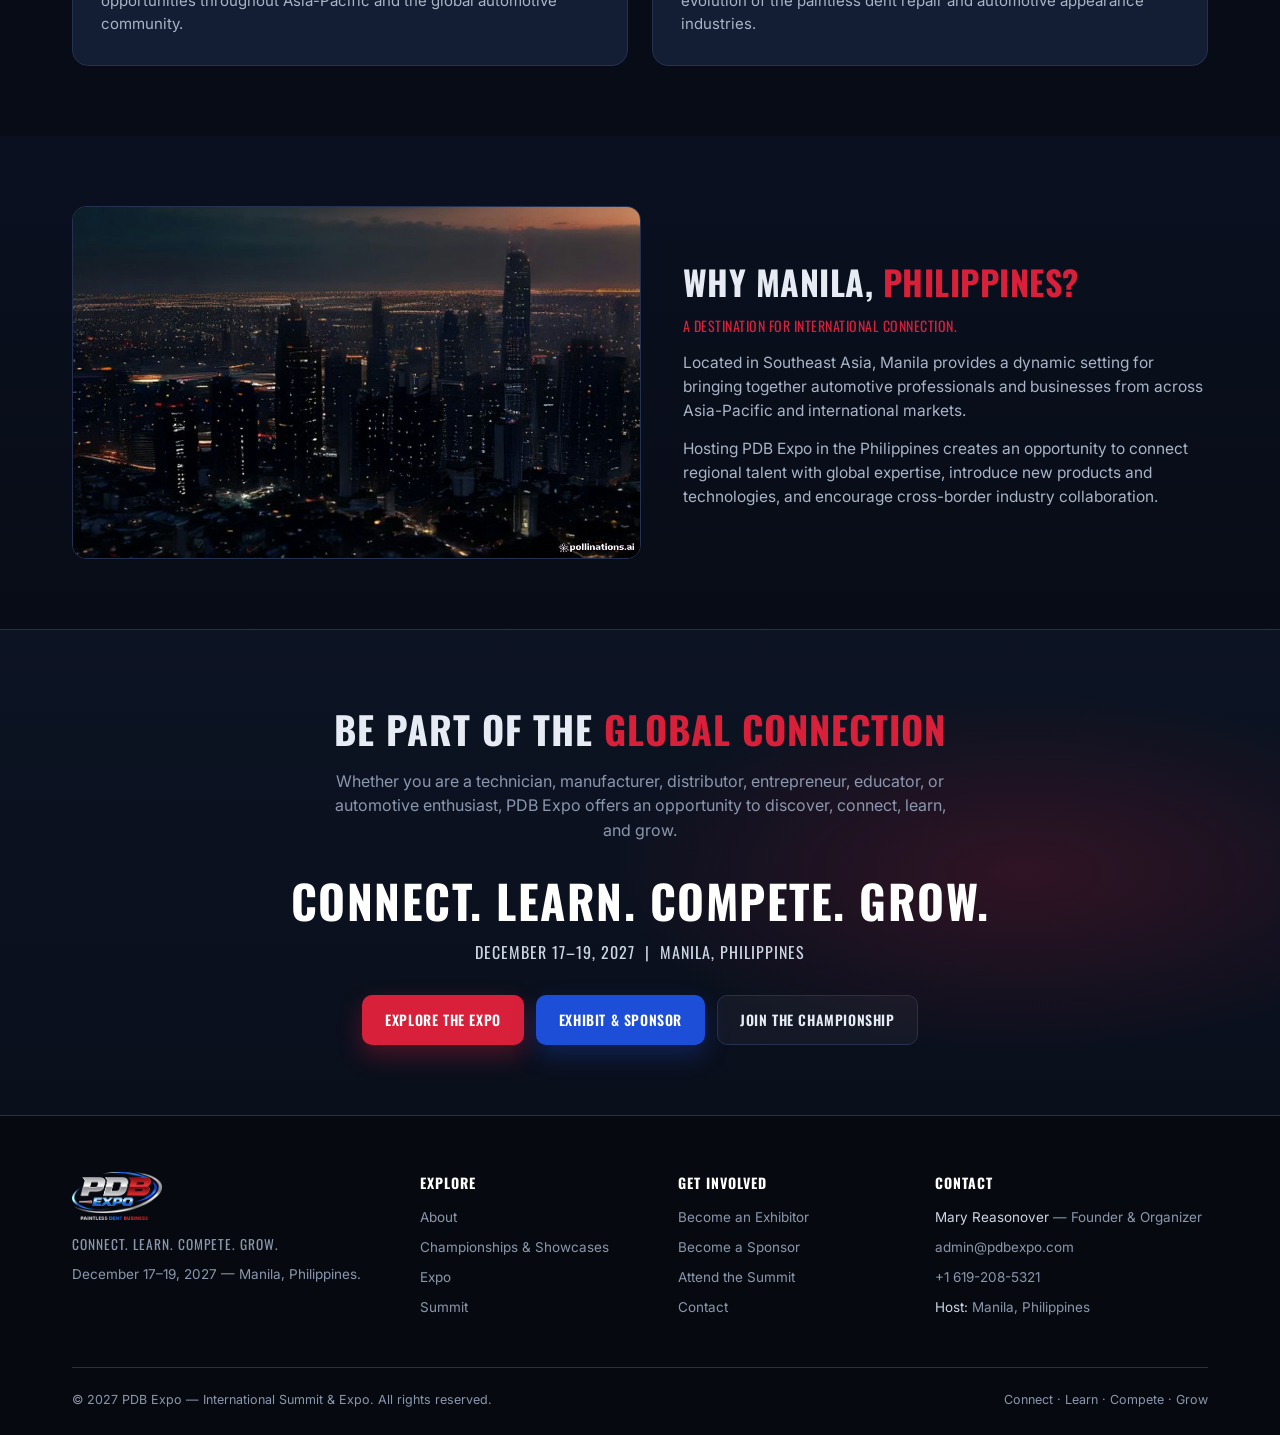
==== commit 4233ed51: "Rebuild About page (Manila 2027), add real logo + AI photos - New About content & design: hero, intr" ====
--- a/about.html
+++ b/about.html
@@ -3,29 +3,26 @@
 <head>
 <meta charset="UTF-8">
 <meta name="viewport" content="width=device-width, initial-scale=1.0">
-<title>About — PDB Expo International Summit &amp; Expo</title>
-<meta name="description" content="About PDB Expo — connecting the global Paintless Dent Repair and automotive appearance industries through innovation, education and opportunity in Taiwan.">
-<link rel="icon" href="assets/logo.svg">
+<title>About — PDB Expo International Summit &amp; Expo | Manila 2027</title>
+<meta name="description" content="PDB Expo International Summit &amp; Expo — a premier international gathering for the paintless dent repair and automotive appearance industry. December 17–19, 2027, Manila, Philippines.">
+<link rel="icon" href="assets/logo.png">
 <link rel="preconnect" href="https://fonts.googleapis.com">
 <link rel="preconnect" href="https://fonts.gstatic.com" crossorigin>
 <link href="https://fonts.googleapis.com/css2?family=Oswald:wght@400;500;600;700&family=Inter:wght@400;500;600;700&display=swap" rel="stylesheet">
-<link rel="stylesheet" href="css/styles.css?v=8">
+<link rel="stylesheet" href="css/styles.css?v=9">
 </head>
 <body>
 
 <!-- ===== HEADER ===== -->
 <header class="site-header">
   <div class="container nav">
-    <a class="logo" href="index.html"><img src="assets/logo.svg" alt="PDB Expo"></a>
-
+    <a class="logo" href="index.html"><img src="assets/logo.png" alt="PDB Expo"></a>
     <button class="hamburger" id="hamburger" aria-label="Menu" aria-expanded="false">
       <span></span><span></span><span></span>
     </button>
-
     <ul class="nav-links" id="navLinks">
       <li><a href="index.html">Home</a></li>
       <li><a class="active" href="about.html">About</a></li>
-
       <li class="has-menu">
         <span class="navlink">Championships &amp; Showcases <i class="caret"></i></span>
         <ul class="dropdown">
@@ -36,7 +33,6 @@
           <li><a href="championships.html#showcase">Paint &amp; Surface Innovation Showcase™</a></li>
         </ul>
       </li>
-
       <li class="has-menu">
         <span class="navlink">Expo <i class="caret"></i></span>
         <ul class="dropdown">
@@ -46,7 +42,6 @@
           <li><a href="expo.html#sponsorships">Sponsorships</a></li>
         </ul>
       </li>
-
       <li class="has-menu">
         <span class="navlink">Summit <i class="caret"></i></span>
         <ul class="dropdown">
@@ -57,7 +52,6 @@
           <li><a href="summit.html#pdr">PDR Showcase</a></li>
         </ul>
       </li>
-
       <li><a href="contact.html">Contact</a></li>
       <li><a class="btn btn-red btn-register" href="register.html">Register Now</a></li>
     </ul>
@@ -66,123 +60,134 @@
 
 <!-- ===== PAGE HERO ===== -->
 <section class="page-hero">
-  <img class="bg" src="assets/about-hero.svg" alt="" aria-hidden="true">
+  <img class="bg" src="assets/about-hero.jpg" alt="" aria-hidden="true">
   <div class="container">
     <h1>About <span class="accent">PDB Expo</span></h1>
-    <p class="lead">Connecting global industry through innovation, education &amp; opportunity.</p>
-  </div>
-</section>
-
-<!-- ===== WHY PDB EXPO EXISTS ===== -->
+    <p class="lead">Connecting the Global PDR Industry. Advancing Innovation. Creating Opportunities.</p>
+  </div>
+</section>
+
+<!-- ===== EVENT INTRODUCTION ===== -->
 <section class="section">
   <div class="container split">
     <div>
-      <h2>Why PDB Expo Exists</h2>
-      <p class="body">PDB Expo International Summit &amp; Expo brings together the global Paintless Dent Repair
-        and automotive appearance industries in Asia to compete, connect, learn, and grow.</p>
-      <div class="icon-row">
-        <div class="icon-item">
-          <div class="mini"><svg viewBox="0 0 24 24"><circle cx="12" cy="12" r="9"/><path d="M3 12h18"/><path d="M12 3a15 15 0 0 1 0 18 15 15 0 0 1 0-18z"/></svg></div>
-          <span>Global PDR Industry</span>
-        </div>
-        <div class="icon-item">
-          <div class="mini"><svg viewBox="0 0 24 24"><path d="M4 13l2-5h12l2 5"/><path d="M3 13h18v5H3z"/><circle cx="7.5" cy="18" r="1.6"/><circle cx="16.5" cy="18" r="1.6"/></svg></div>
-          <span>Automotive Appearance Professionals</span>
-        </div>
-        <div class="icon-item">
-          <div class="mini"><svg viewBox="0 0 24 24"><path d="M3 21V11l6 3V11l6 3V8l6 0v13z"/><path d="M7 21v-3M13 21v-3M19 21v-3"/></svg></div>
-          <span>Exhibitors &amp; Manufacturers</span>
-        </div>
-        <div class="icon-item">
-          <div class="mini"><svg viewBox="0 0 24 24"><path d="M12 4 2 9l10 5 10-5-10-5z"/><path d="M6 11v5c0 1.5 3 3 6 3s6-1.5 6-3v-5"/><path d="M22 9v5"/></svg></div>
-          <span>Educators &amp; Trainers</span>
-        </div>
-        <div class="icon-item">
-          <div class="mini"><svg viewBox="0 0 24 24"><path d="M9 18h6M10 21h4"/><path d="M12 3a6 6 0 0 0-4 10c1 1 1.5 2 1.5 3h5c0-1 .5-2 1.5-3a6 6 0 0 0-4-10z"/></svg></div>
-          <span>Industry Leaders &amp; Innovators</span>
-        </div>
-      </div>
-    </div>
-    <div class="taiwan-art">
-      <img src="assets/taiwan-map.svg?v=4" alt="Taiwan — host location">
-    </div>
-  </div>
-</section>
-
-<!-- ===== WHY TAIWAN ===== -->
+      <h2>More Than an Exhibition</h2>
+      <div class="chips" style="margin-top:14px">
+        <span class="chip"><span class="dot-red"></span> December 17–19, 2027</span>
+        <span class="chip"><span class="dot-red"></span> Manila, Philippines</span>
+      </div>
+      <p class="body">PDB Expo International Summit &amp; Expo is a premier international gathering dedicated to advancing the paintless dent repair (PDR) industry and connecting the broader automotive appearance and surface-care community.</p>
+      <p class="body">Taking place December 17–19, 2027, in Manila, Philippines, this three-day event brings together PDR professionals, tool manufacturers, automotive detailing specialists, industry innovators, entrepreneurs, and business leaders from around the world.</p>
+      <p class="body">More than an exhibition, PDB Expo is a platform where technical excellence meets business opportunity—bringing competition, education, innovation, and professional connections together under one roof.</p>
+    </div>
+    <div class="media">
+      <img src="assets/about-intro.jpg" alt="PDR technician inspecting a vehicle panel">
+    </div>
+  </div>
+</section>
+
+<!-- ===== FOUR PILLARS ===== -->
 <section class="section panel">
   <div class="container">
-    <h2 class="section-title">Why Taiwan?</h2>
-    <p class="section-sub">The Gateway to Asia-Pacific Opportunities</p>
-    <div class="card-grid">
-      <div class="feature-card">
-        <div class="ico"><svg viewBox="0 0 24 24"><path d="M12 21s-7-6.5-7-11a7 7 0 0 1 14 0c0 4.5-7 11-7 11z"/><circle cx="12" cy="10" r="2.5"/></svg></div>
-        <h3>Strategic Location</h3>
-        <p>At the heart of Asia with excellent connectivity worldwide.</p>
-      </div>
-      <div class="feature-card">
-        <div class="ico"><svg viewBox="0 0 24 24"><circle cx="12" cy="12" r="3"/><path d="M12 2v3M12 19v3M2 12h3M19 12h3M5 5l2 2M17 17l2 2M19 5l-2 2M7 17l-2 2"/></svg></div>
-        <h3>Manufacturing Hub</h3>
-        <p>Advanced manufacturing and a strong supply chain ecosystem.</p>
-      </div>
-      <div class="feature-card">
-        <div class="ico"><svg viewBox="0 0 24 24"><path d="M4 19V5M4 19h16"/><path d="M7 15l4-4 3 3 5-6"/></svg></div>
-        <h3>Emerging Market</h3>
-        <p>Rapid growth in the PDR and automotive appearance industries.</p>
-      </div>
-      <div class="feature-card">
-        <div class="ico"><svg viewBox="0 0 24 24"><circle cx="12" cy="12" r="9"/><path d="M3 12h18"/><path d="M12 3a15 15 0 0 1 0 18 15 15 0 0 1 0-18z"/></svg></div>
-        <h3>Business Friendly</h3>
-        <p>Stable environment with strong support for international events.</p>
-      </div>
-    </div>
-  </div>
-</section>
-
-<!-- ===== OUR VISION ===== -->
+    <h2 class="section-title">One International Event. <span class="accent">Multiple Opportunities.</span></h2>
+
+    <!-- Pillar 1 — Championship -->
+    <div class="split pillar">
+      <div class="media"><img src="assets/why-champ.jpg" alt="International PDR Championship"></div>
+      <div>
+        <h3 class="pillar-h">International PDR Championship</h3>
+        <p class="pillar-tag">Where precision, skill, and excellence take center stage.</p>
+        <p class="body">The International PDR Championship is a signature highlight of PDB Expo, bringing together talented paintless dent repair technicians to demonstrate their craftsmanship, technical expertise, and competitive spirit.</p>
+        <p class="body">The championship celebrates professional excellence while inspiring the next generation of technicians and promoting the continued advancement of PDR worldwide.</p>
+      </div>
+    </div>
+
+    <!-- Pillar 2 — Exhibitions -->
+    <div class="split pillar">
+      <div>
+        <h3 class="pillar-h">Global Exhibitions &amp; Industry Innovation</h3>
+        <p class="pillar-tag">Discover the tools, technologies, and products shaping the future.</p>
+        <p class="body">Explore an international showcase featuring PDR tools and equipment, automotive detailing products, paint and surface-care innovations, and emerging technologies.</p>
+        <p class="body">PDB Expo provides manufacturers, distributors, suppliers, and service providers with opportunities to introduce their products, connect with industry professionals, expand their visibility, and explore new markets across Asia-Pacific and beyond.</p>
+      </div>
+      <div class="media"><img src="assets/prog-4.jpg" alt="Global exhibitions and industry innovation"></div>
+    </div>
+
+    <!-- Pillar 3 — Business & AI -->
+    <div class="split pillar">
+      <div class="media"><img src="assets/why-summit.jpg" alt="Business seminars and AI workshops"></div>
+      <div>
+        <h3 class="pillar-h">Business Seminars &amp; AI Workshops</h3>
+        <p class="pillar-tag">Beyond technical skills. Building stronger businesses.</p>
+        <p class="body">The automotive industry is evolving, and business success requires more than technical expertise. Our educational program is designed to help professionals, entrepreneurs, and business owners strengthen their operations, explore emerging technologies, and identify new growth opportunities.</p>
+        <p class="body" style="margin-bottom:0"><strong style="color:#dbe2ee">Topics may include:</strong></p>
+        <ul class="about-list">
+          <li>Business development, entrepreneurship, and strategic growth</li>
+          <li>Marketing, branding, and customer acquisition</li>
+          <li>Artificial intelligence and practical business applications</li>
+          <li>AI-powered automation, productivity, and customer engagement</li>
+          <li>Digital transformation and emerging industry trends</li>
+          <li>Professional development and operational excellence</li>
+        </ul>
+        <p class="body">Through expert-led seminars, interactive workshops, and industry discussions, participants can gain practical knowledge to help them adapt, compete, and grow in a changing business environment.</p>
+      </div>
+    </div>
+
+    <!-- Pillar 4 — Networking -->
+    <div class="split pillar">
+      <div>
+        <h3 class="pillar-h">International Networking &amp; Collaboration</h3>
+        <p class="pillar-tag">Building relationships that extend beyond the event.</p>
+        <p class="body">PDB Expo creates opportunities for meaningful connections among industry professionals, manufacturers, distributors, educators, and business leaders.</p>
+        <p class="body">Whether exploring distribution partnerships, discovering new technologies, exchanging expertise, or developing international relationships, attendees can engage with a global community committed to professional and industry growth.</p>
+      </div>
+      <div class="media"><img src="assets/why-network.jpg" alt="International networking and collaboration"></div>
+    </div>
+  </div>
+</section>
+
+<!-- ===== VISION & MISSION ===== -->
+<section class="section">
+  <div class="container">
+    <div class="vm-grid">
+      <div class="vm-card">
+        <h3>Our <span class="accent">Vision</span></h3>
+        <p>To establish PDB Expo as a recognized international platform that advances professional excellence, encourages innovation, strengthens industry collaboration, and creates meaningful business opportunities throughout Asia-Pacific and the global automotive community.</p>
+      </div>
+      <div class="vm-card">
+        <h3>Our <span class="accent">Mission</span></h3>
+        <p>To connect industry professionals, manufacturers, innovators, and entrepreneurs through international competition, exhibitions, education, and business networking—supporting the growth and evolution of the paintless dent repair and automotive appearance industries.</p>
+      </div>
+    </div>
+  </div>
+</section>
+
+<!-- ===== WHY MANILA ===== -->
 <section class="section panel-2">
   <div class="container split">
+    <div class="media"><img src="assets/manila.jpg" alt="Manila, Philippines skyline"></div>
     <div>
-      <h2>Our Vision</h2>
-      <p class="body">To establish the leading international summit and expo connecting the global PDR
-        and automotive appearance industries throughout the Asia-Pacific region.</p>
-      <div class="hero-cta" style="margin-top:26px">
-        <a class="btn btn-red" href="register.html">Join the Movement</a>
-        <a class="btn btn-ghost" href="contact.html">Get in Touch</a>
-      </div>
-    </div>
-    <div class="media">
-      <img src="assets/vision.svg" alt="Industry leaders collaborating">
-    </div>
-  </div>
-</section>
-
-<!-- ===== GLOBAL INDUSTRY PARTICIPATION ===== -->
-<section class="section">
-  <div class="container">
-    <h2 class="section-title">Global Industry Participation</h2>
-    <div class="flags-row">
-      <div class="flag"><img src="assets/flags/us.svg?v=2" alt="United States"><span>United States</span></div>
-      <div class="flag"><img src="assets/flags/eu.svg?v=2" alt="Europe"><span>Europe</span></div>
-      <div class="flag"><img src="assets/flags/br.svg" alt="South America"><span>South America</span></div>
-      <div class="flag"><img src="assets/flags/jp.svg" alt="Japan"><span>Japan</span></div>
-      <div class="flag"><img src="assets/flags/kr.svg?v=3" alt="South Korea"><span>South Korea</span></div>
-      <div class="flag"><img src="assets/flags/tw.svg" alt="Taiwan"><span>Taiwan</span></div>
-      <div class="flag"><img src="assets/flags/vn.svg" alt="Southeast Asia"><span>Southeast Asia</span></div>
-      <div class="flag"><img src="assets/flags/au.svg?v=2" alt="Australia"><span>Australia</span></div>
-    </div>
-    <div class="stats-row">
-      <div class="stat"><b>30<span class="u">+</span></b><span>Countries</span></div>
-      <div class="stat"><b>1000<span class="u">+</span></b><span>Professionals</span></div>
-      <div class="stat"><b>50<span class="u">+</span></b><span>Exhibitors</span></div>
-      <div class="stat"><b>1</b><span>Global Stage</span></div>
-    </div>
-  </div>
-</section>
-
-<!-- ===== RIBBON ===== -->
-<section class="ribbon">
-  <span>Connect <i>•</i> Collaborate <i>•</i> Innovate <i>•</i> Grow Together</span>
+      <h2>Why Manila, <span class="accent">Philippines?</span></h2>
+      <p class="pillar-tag">A destination for international connection.</p>
+      <p class="body">Located in Southeast Asia, Manila provides a dynamic setting for bringing together automotive professionals and businesses from across Asia-Pacific and international markets.</p>
+      <p class="body">Hosting PDB Expo in the Philippines creates an opportunity to connect regional talent with global expertise, introduce new products and technologies, and encourage cross-border industry collaboration.</p>
+    </div>
+  </div>
+</section>
+
+<!-- ===== FINAL CTA ===== -->
+<section class="section cta-bar">
+  <div class="container cta-final">
+    <h2 class="section-title">Be Part of the <span class="accent">Global Connection</span></h2>
+    <p class="section-sub" style="max-width:62ch;margin:10px auto 0">Whether you are a technician, manufacturer, distributor, entrepreneur, educator, or automotive enthusiast, PDB Expo offers an opportunity to discover, connect, learn, and grow.</p>
+    <p class="big">Connect. Learn. Compete. Grow.</p>
+    <p class="when">December 17–19, 2027 &nbsp;|&nbsp; Manila, Philippines</p>
+    <div class="hero-cta">
+      <a class="btn btn-red" href="expo.html">Explore the Expo</a>
+      <a class="btn btn-blue" href="expo.html#sponsorships">Exhibit &amp; Sponsor</a>
+      <a class="btn btn-ghost" href="championships.html">Join the Championship</a>
+    </div>
+  </div>
 </section>
 
 <!-- ===== FOOTER ===== -->
@@ -190,9 +195,9 @@
   <div class="container">
     <div class="foot-grid">
       <div>
-        <div class="foot-logo"><img src="assets/logo.svg" alt="PDB Expo"></div>
-        <p class="foot-tagline">Connect. Innovate. Grow. Together.</p>
-        <p>Building the future of PDR in Asia-Pacific.</p>
+        <div class="foot-logo"><img src="assets/logo.png" alt="PDB Expo"></div>
+        <p class="foot-tagline">Connect. Learn. Compete. Grow.</p>
+        <p>December 17–19, 2027 — Manila, Philippines.</p>
       </div>
       <div>
         <h4>Explore</h4>
@@ -213,12 +218,12 @@
         <p><span>Mary Reasonover</span> — Founder &amp; Organizer</p>
         <p><a href="mailto:admin@pdbexpo.com">admin@pdbexpo.com</a></p>
         <p><a href="tel:+16192085321">+1 619-208-5321</a></p>
-        <p><span>Host:</span> Taipei, Taiwan</p>
+        <p><span>Host:</span> Manila, Philippines</p>
       </div>
     </div>
     <div class="foot-bottom">
-      <span>© 2025 PDB Expo — International Summit &amp; Expo. All rights reserved.</span>
-      <span>Connect &middot; Collaborate &middot; Innovate</span>
+      <span>© 2027 PDB Expo — International Summit &amp; Expo. All rights reserved.</span>
+      <span>Connect &middot; Learn &middot; Compete &middot; Grow</span>
     </div>
   </div>
 </footer>
--- a/css/styles.css
+++ b/css/styles.css
@@ -334,6 +334,27 @@
 .track .tag{font-family:'Oswald',sans-serif;text-transform:uppercase;font-size:11px;letter-spacing:.5px;color:#cdd6e3;
   background:var(--panel-2);border:1px solid var(--line);padding:5px 11px;border-radius:20px}
 
+/* ----- About page: chips, pillars, lists, vision/mission, final CTA ----- */
+.chips{display:flex;flex-wrap:wrap;gap:10px}
+.chip{display:inline-flex;align-items:center;gap:8px;font-family:'Oswald',sans-serif;text-transform:uppercase;
+  letter-spacing:.5px;font-size:12.5px;color:#dbe2ee;background:var(--panel-2);border:1px solid var(--line);
+  padding:7px 13px;border-radius:30px}
+.chip .dot-red{width:8px;height:8px;border-radius:50%;background:var(--red)}
+.pillar{margin-top:44px}
+.pillar-h{font-family:'Oswald',sans-serif;font-weight:700;text-transform:uppercase;font-size:clamp(20px,2.4vw,28px);letter-spacing:.5px}
+.pillar-tag{color:var(--red);font-family:'Oswald',sans-serif;text-transform:uppercase;letter-spacing:.5px;font-size:14px;margin:6px 0 12px}
+.about-list{list-style:none;margin:6px 0 14px;display:grid;gap:9px}
+.about-list li{display:flex;gap:10px;color:#aeb8c8;font-size:14.5px;line-height:1.4}
+.about-list li::before{content:"";flex:0 0 auto;width:7px;height:7px;margin-top:7px;border-radius:50%;background:var(--red)}
+.vm-grid{display:grid;grid-template-columns:1fr 1fr;gap:24px}
+.vm-card{background:var(--card);border:1px solid var(--line);border-radius:16px;padding:30px 28px}
+.vm-card h3{font-family:'Oswald',sans-serif;font-weight:700;text-transform:uppercase;font-size:21px;letter-spacing:.5px;color:#fff;margin-bottom:12px}
+.vm-card p{color:#aab4c6;font-size:15px}
+.cta-final{text-align:center}
+.cta-final .big{font-family:'Oswald',sans-serif;font-weight:700;text-transform:uppercase;font-size:clamp(26px,4vw,46px);letter-spacing:1.5px;color:#fff;margin:22px 0 4px}
+.cta-final .when{color:#cdd6e3;font-family:'Oswald',sans-serif;text-transform:uppercase;letter-spacing:1px;margin-bottom:26px}
+.cta-final .hero-cta{justify-content:center}
+
 @media(max-width:860px){
   .split{grid-template-columns:1fr;gap:26px}
   .showcase-grid{grid-template-columns:1fr}
@@ -345,6 +366,10 @@
   .dir-grid{grid-template-columns:repeat(2,1fr)}
   .form .row{grid-template-columns:1fr}
   .track{grid-template-columns:1fr;gap:14px}
+  .vm-grid{grid-template-columns:1fr}
+  /* keep the pillar image above the copy on mobile */
+  .pillar{direction:ltr}
+  .pillar > .media{order:-1}
 }
 
 /* ===== Responsive ===== */
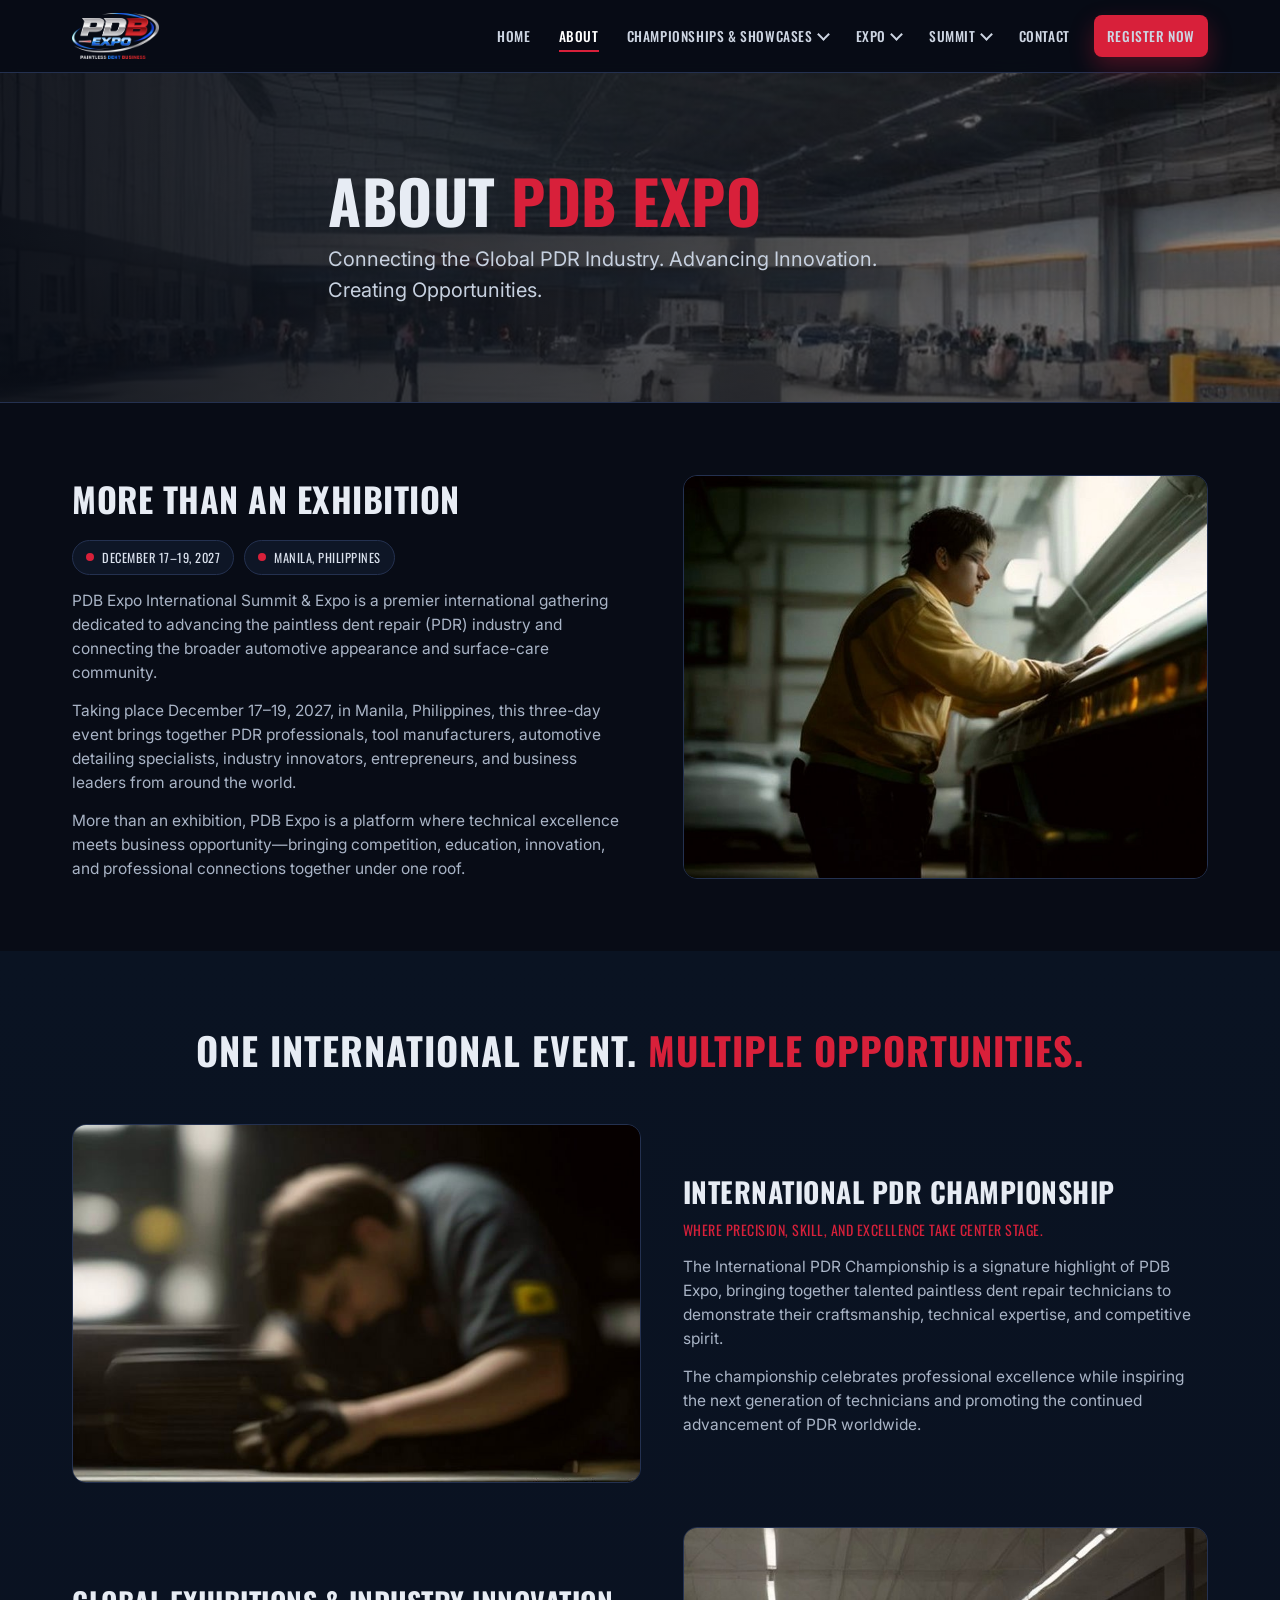
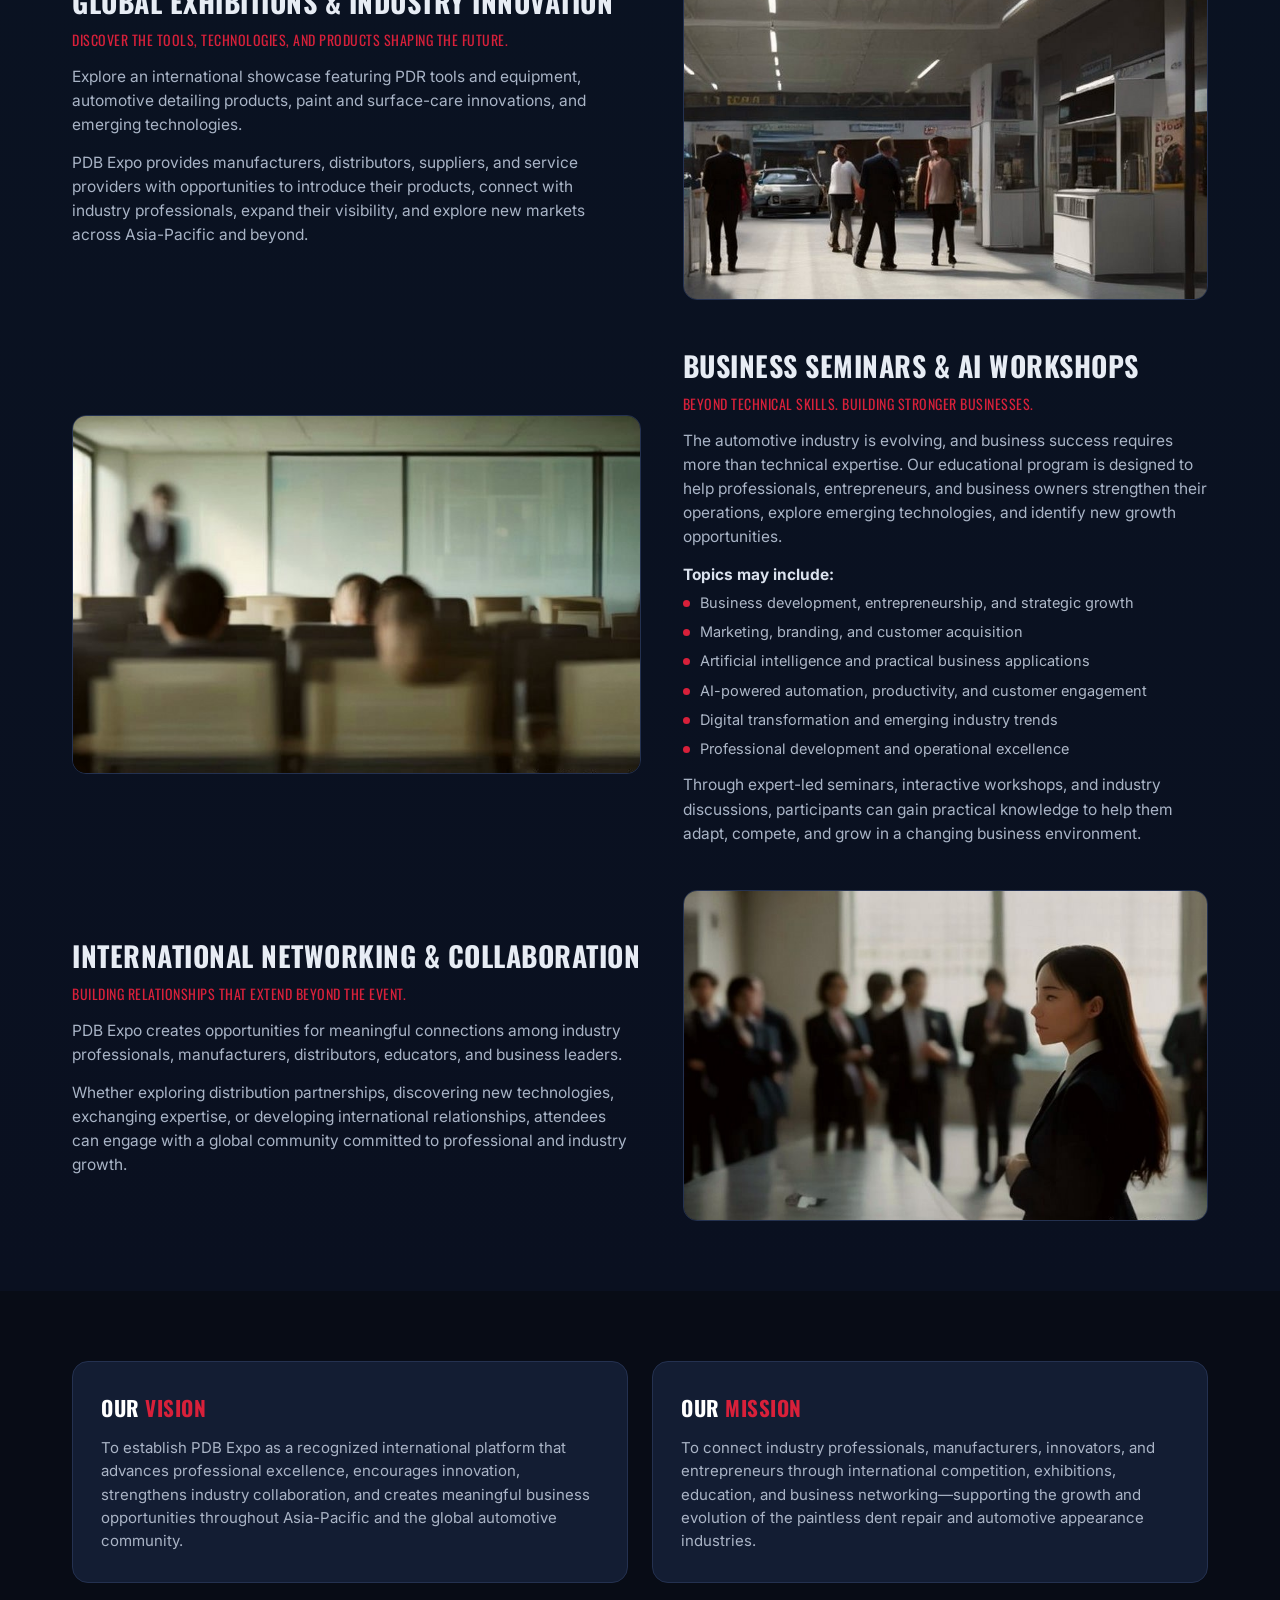
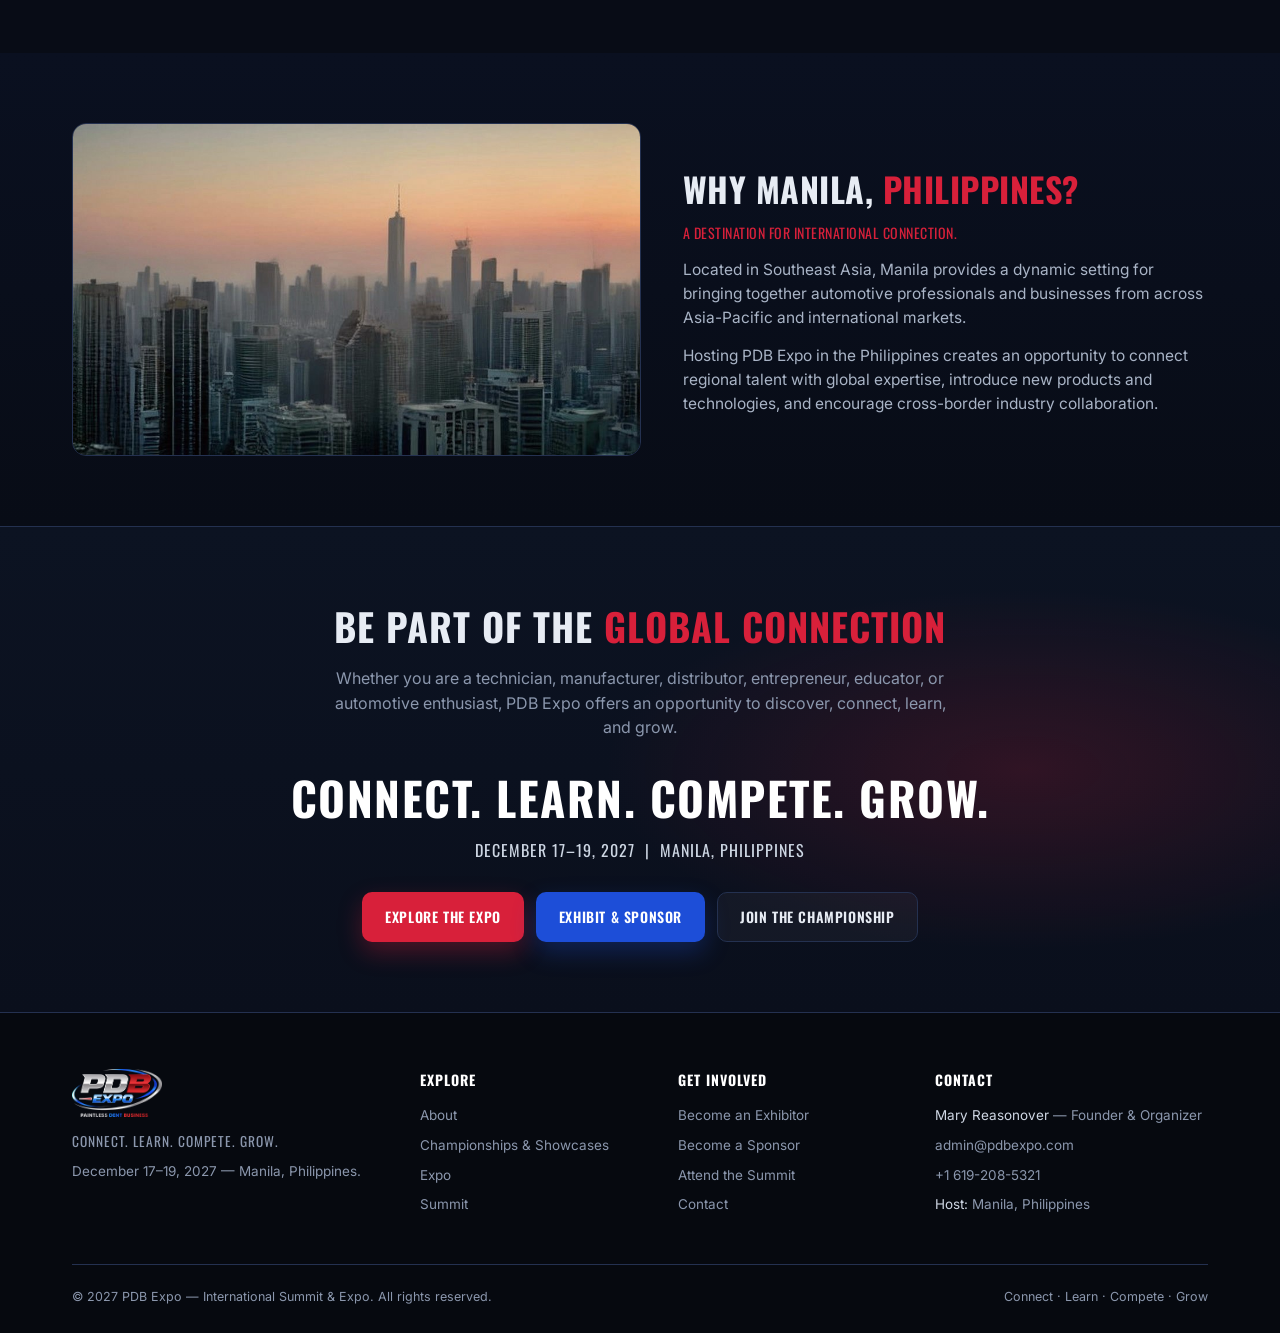
==== commit f2563bbf: "Revert premium-revamp design; keep reference look with natural (non-AI) photos - Restore reference n" ====
--- a/about.html
+++ b/about.html
@@ -60,7 +60,7 @@
 
 <!-- ===== PAGE HERO ===== -->
 <section class="page-hero">
-  <img class="bg" src="assets/about-hero.jpg" alt="" aria-hidden="true">
+  <img class="bg" src="assets/about-hero.jpg?v=16" alt="" aria-hidden="true">
   <div class="container">
     <h1>About <span class="accent">PDB Expo</span></h1>
     <p class="lead">Connecting the Global PDR Industry. Advancing Innovation. Creating Opportunities.</p>
@@ -81,7 +81,7 @@
       <p class="body">More than an exhibition, PDB Expo is a platform where technical excellence meets business opportunity—bringing competition, education, innovation, and professional connections together under one roof.</p>
     </div>
     <div class="media">
-      <img src="assets/about-intro.jpg" alt="PDR technician inspecting a vehicle panel">
+      <img src="assets/about-intro.jpg?v=16" alt="PDR technician inspecting a vehicle panel">
     </div>
   </div>
 </section>
@@ -93,7 +93,7 @@
 
     <!-- Pillar 1 — Championship -->
     <div class="split pillar">
-      <div class="media"><img src="assets/why-champ.jpg" alt="International PDR Championship"></div>
+      <div class="media"><img src="assets/why-champ.jpg?v=16" alt="International PDR Championship"></div>
       <div>
         <h3 class="pillar-h">International PDR Championship</h3>
         <p class="pillar-tag">Where precision, skill, and excellence take center stage.</p>
@@ -110,12 +110,12 @@
         <p class="body">Explore an international showcase featuring PDR tools and equipment, automotive detailing products, paint and surface-care innovations, and emerging technologies.</p>
         <p class="body">PDB Expo provides manufacturers, distributors, suppliers, and service providers with opportunities to introduce their products, connect with industry professionals, expand their visibility, and explore new markets across Asia-Pacific and beyond.</p>
       </div>
-      <div class="media"><img src="assets/prog-4.jpg" alt="Global exhibitions and industry innovation"></div>
+      <div class="media"><img src="assets/prog-4.jpg?v=16" alt="Global exhibitions and industry innovation"></div>
     </div>
 
     <!-- Pillar 3 — Business & AI -->
     <div class="split pillar">
-      <div class="media"><img src="assets/why-summit.jpg" alt="Business seminars and AI workshops"></div>
+      <div class="media"><img src="assets/why-summit.jpg?v=16" alt="Business seminars and AI workshops"></div>
       <div>
         <h3 class="pillar-h">Business Seminars &amp; AI Workshops</h3>
         <p class="pillar-tag">Beyond technical skills. Building stronger businesses.</p>
@@ -141,7 +141,7 @@
         <p class="body">PDB Expo creates opportunities for meaningful connections among industry professionals, manufacturers, distributors, educators, and business leaders.</p>
         <p class="body">Whether exploring distribution partnerships, discovering new technologies, exchanging expertise, or developing international relationships, attendees can engage with a global community committed to professional and industry growth.</p>
       </div>
-      <div class="media"><img src="assets/why-network.jpg" alt="International networking and collaboration"></div>
+      <div class="media"><img src="assets/why-network.jpg?v=16" alt="International networking and collaboration"></div>
     </div>
   </div>
 </section>
@@ -165,7 +165,7 @@
 <!-- ===== WHY MANILA ===== -->
 <section class="section panel-2">
   <div class="container split">
-    <div class="media"><img src="assets/manila.jpg" alt="Manila, Philippines skyline"></div>
+    <div class="media"><img src="assets/manila.jpg?v=16" alt="Manila, Philippines skyline"></div>
     <div>
       <h2>Why Manila, <span class="accent">Philippines?</span></h2>
       <p class="pillar-tag">A destination for international connection.</p>
